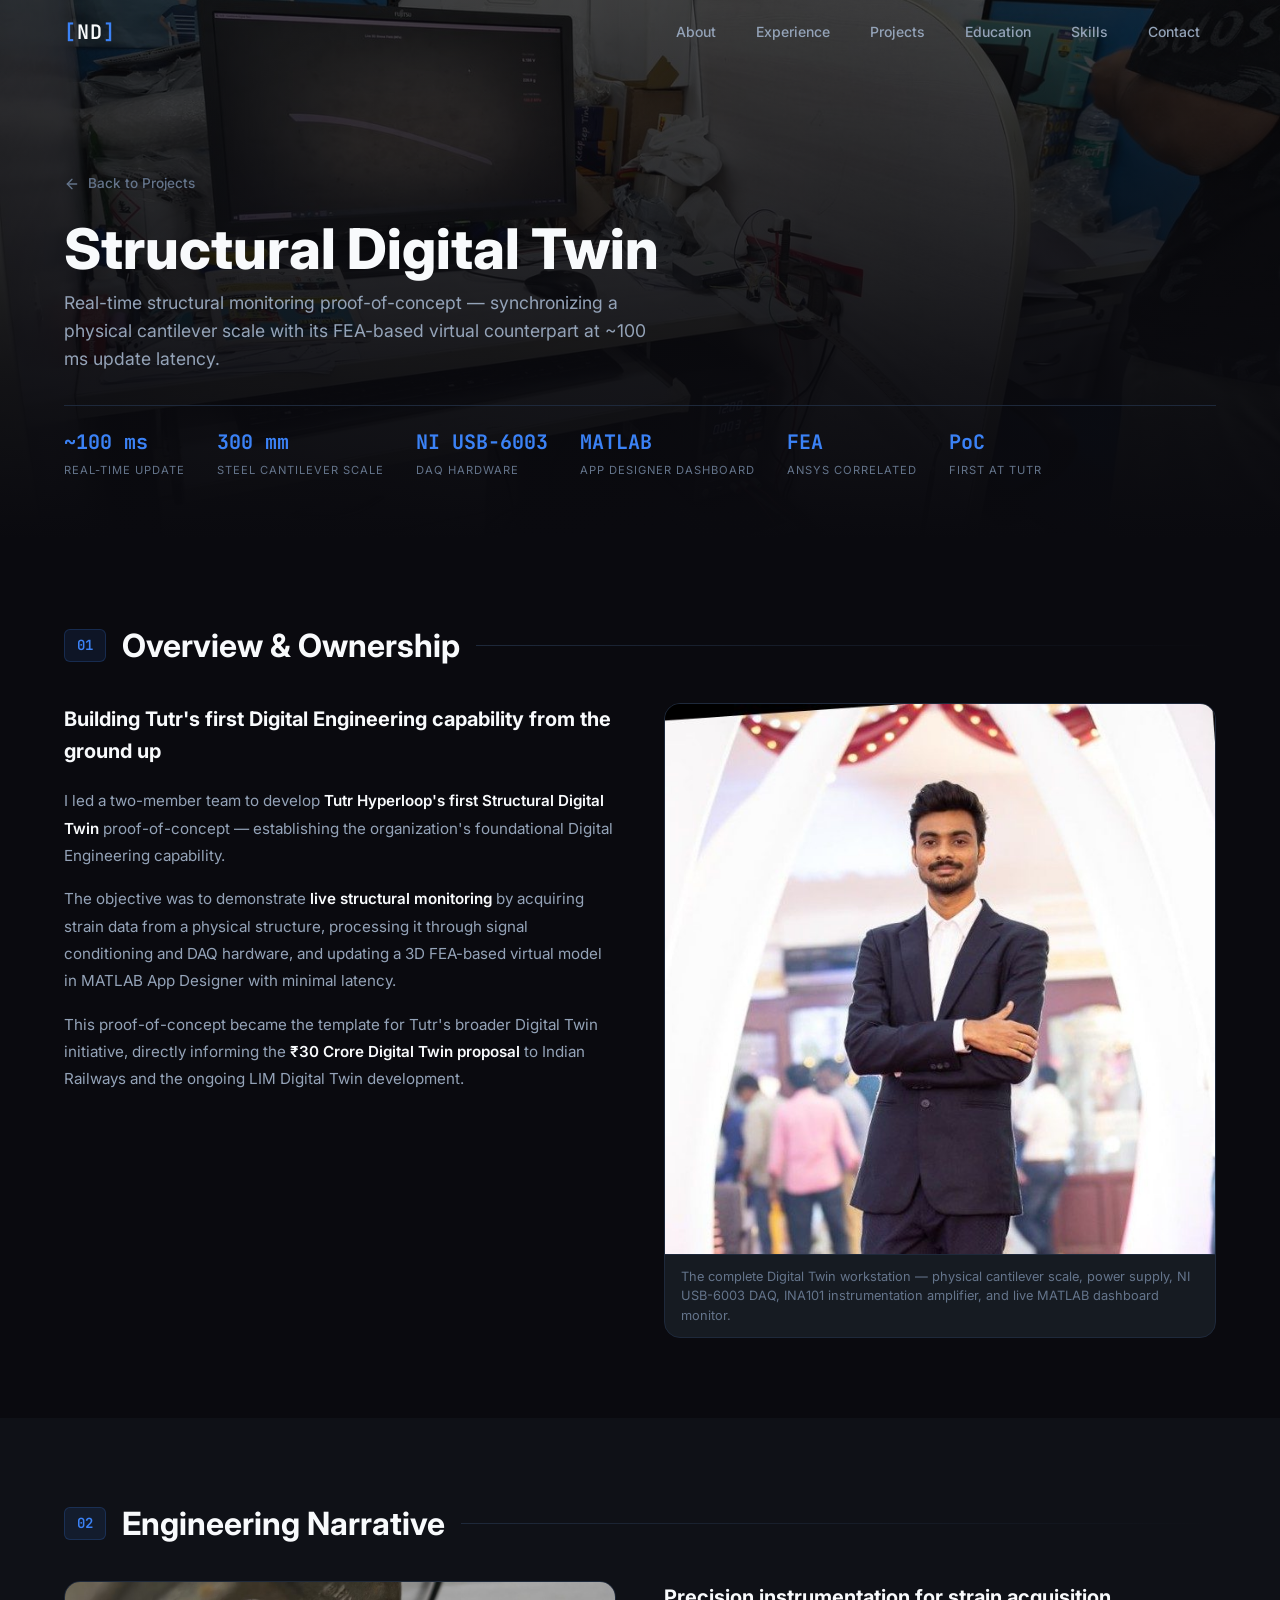
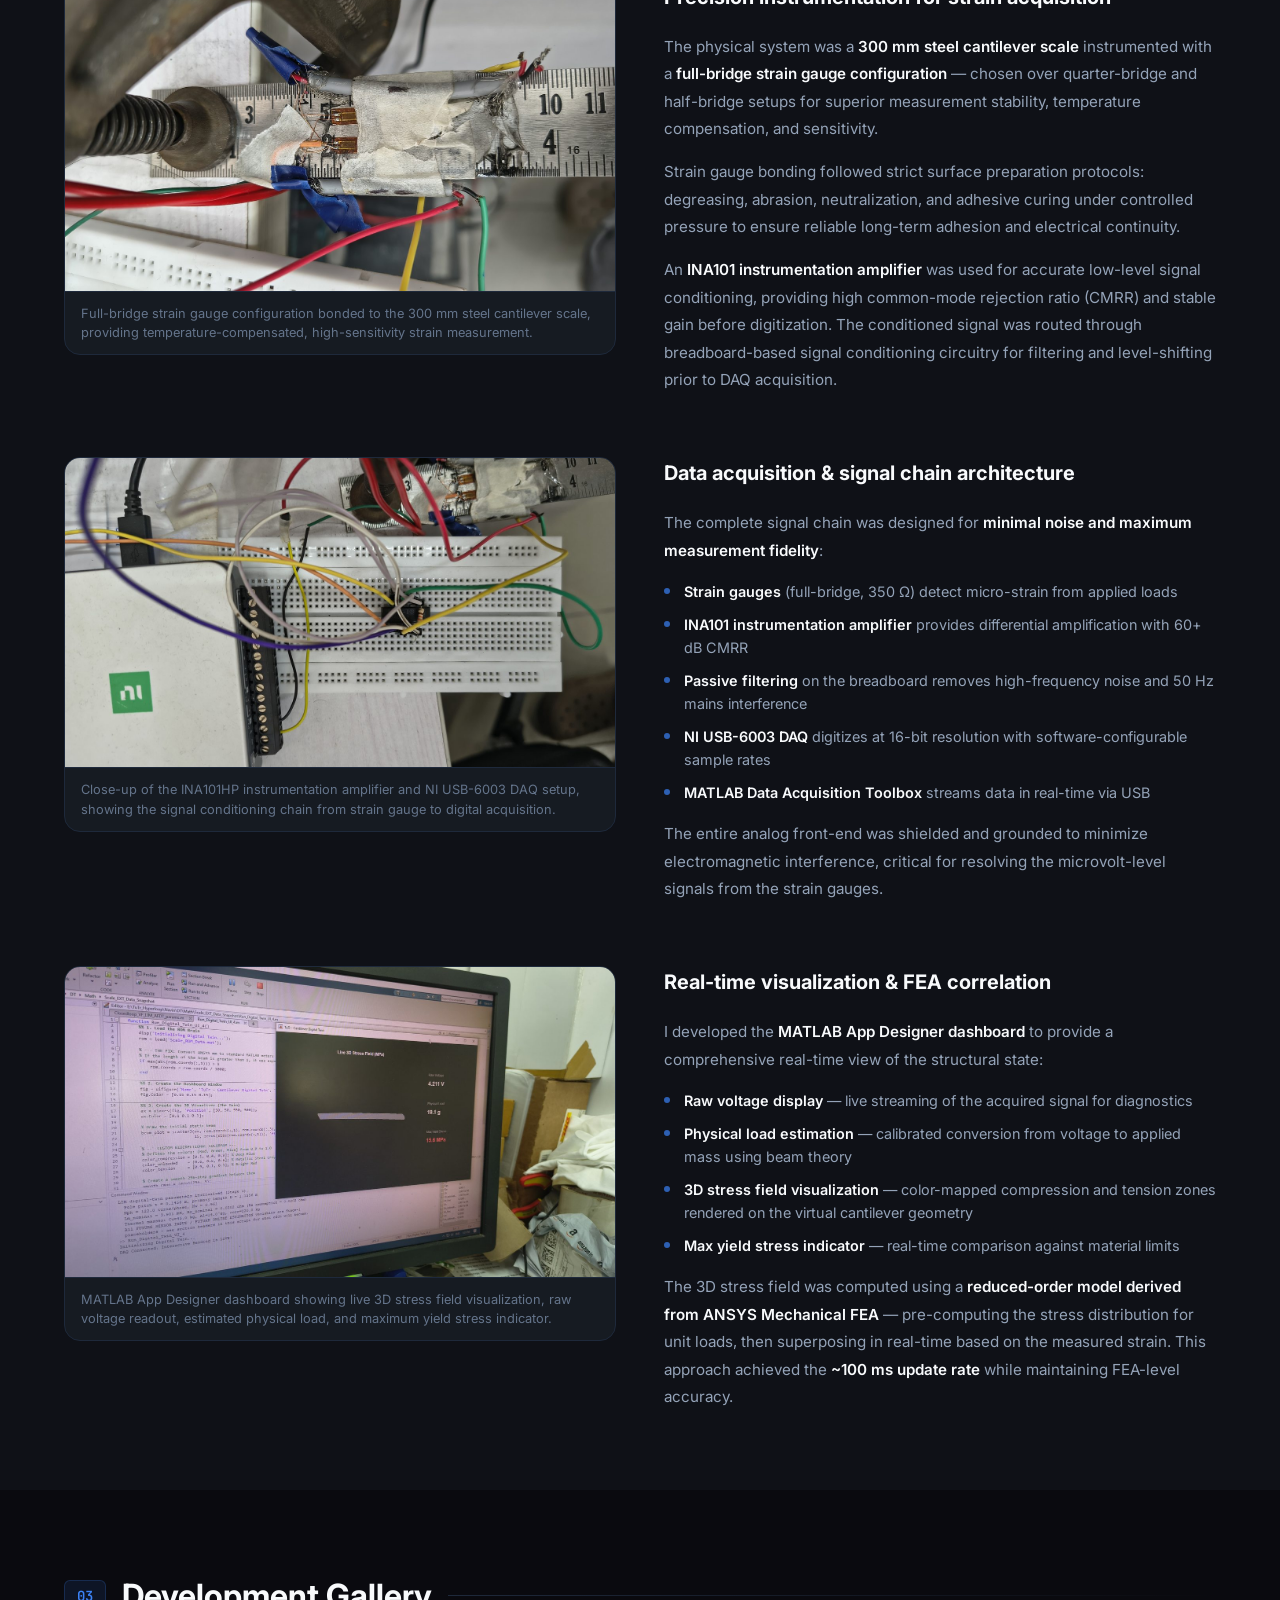
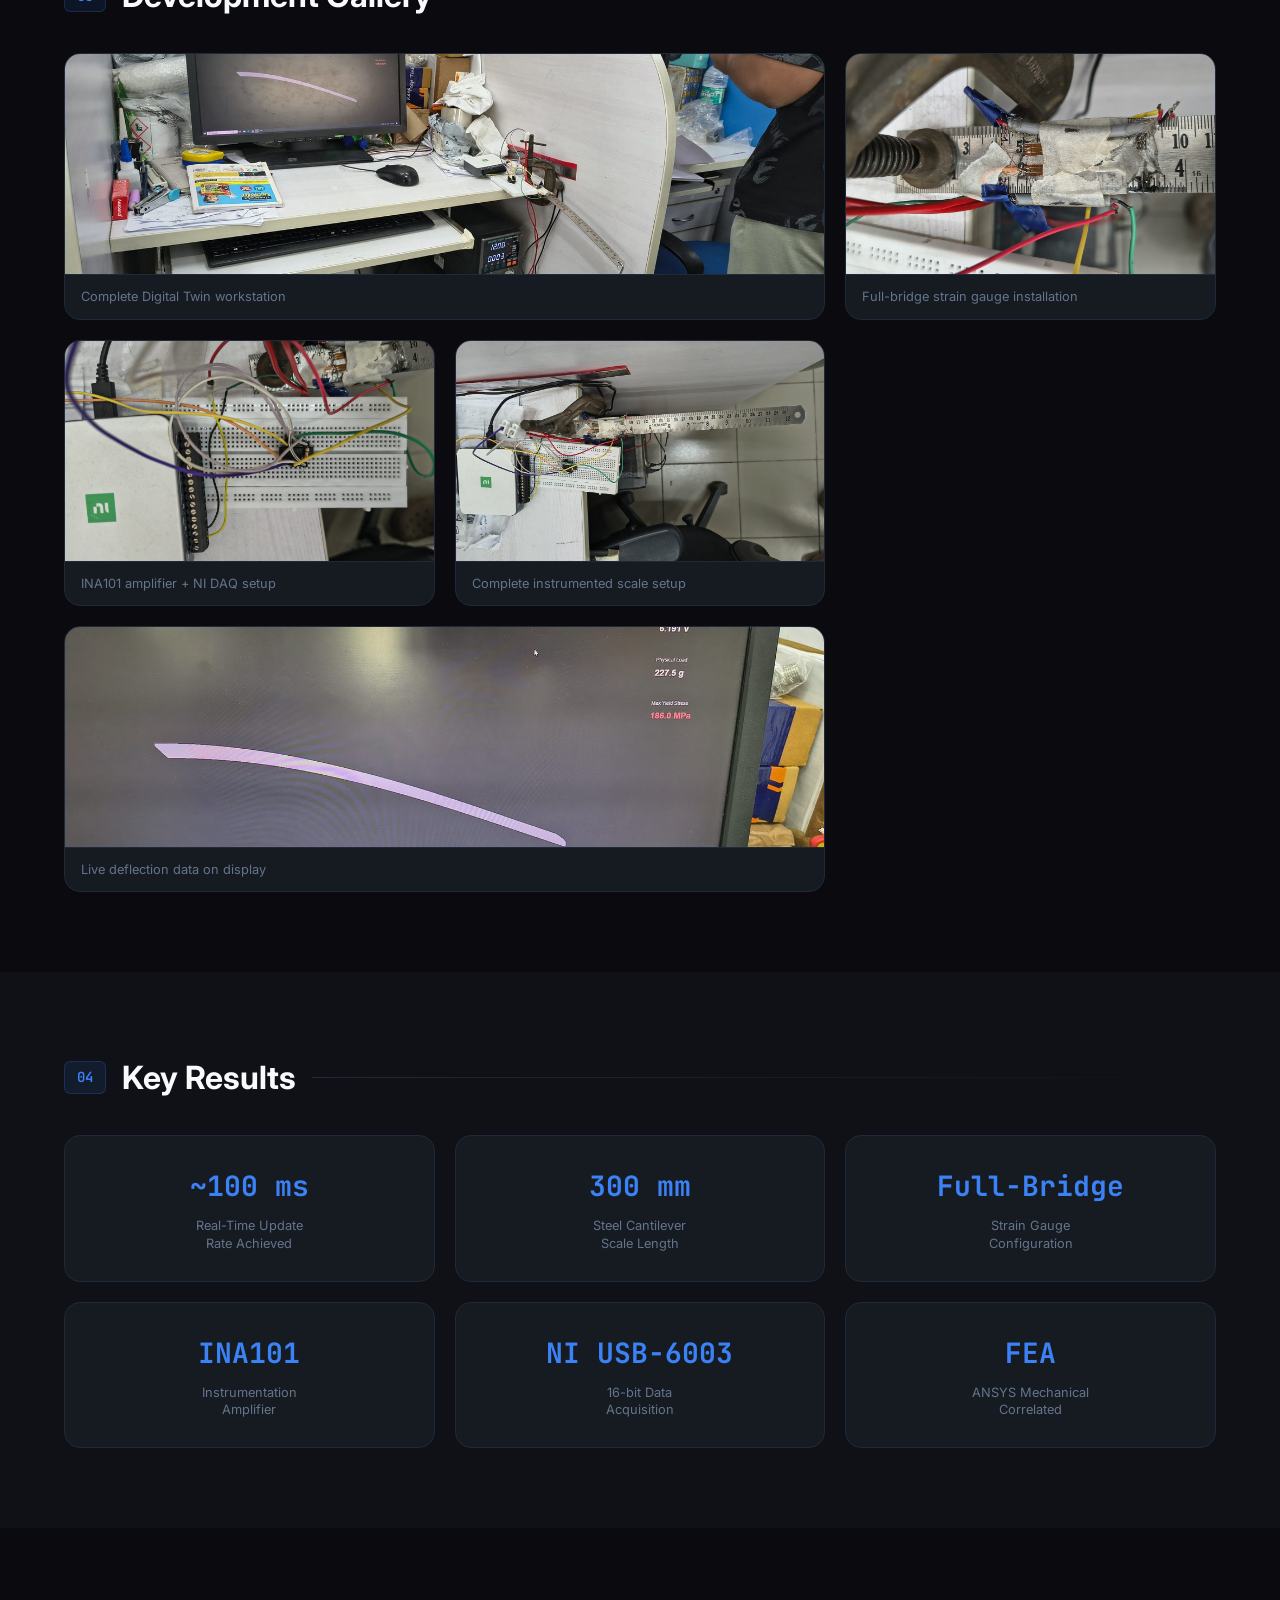
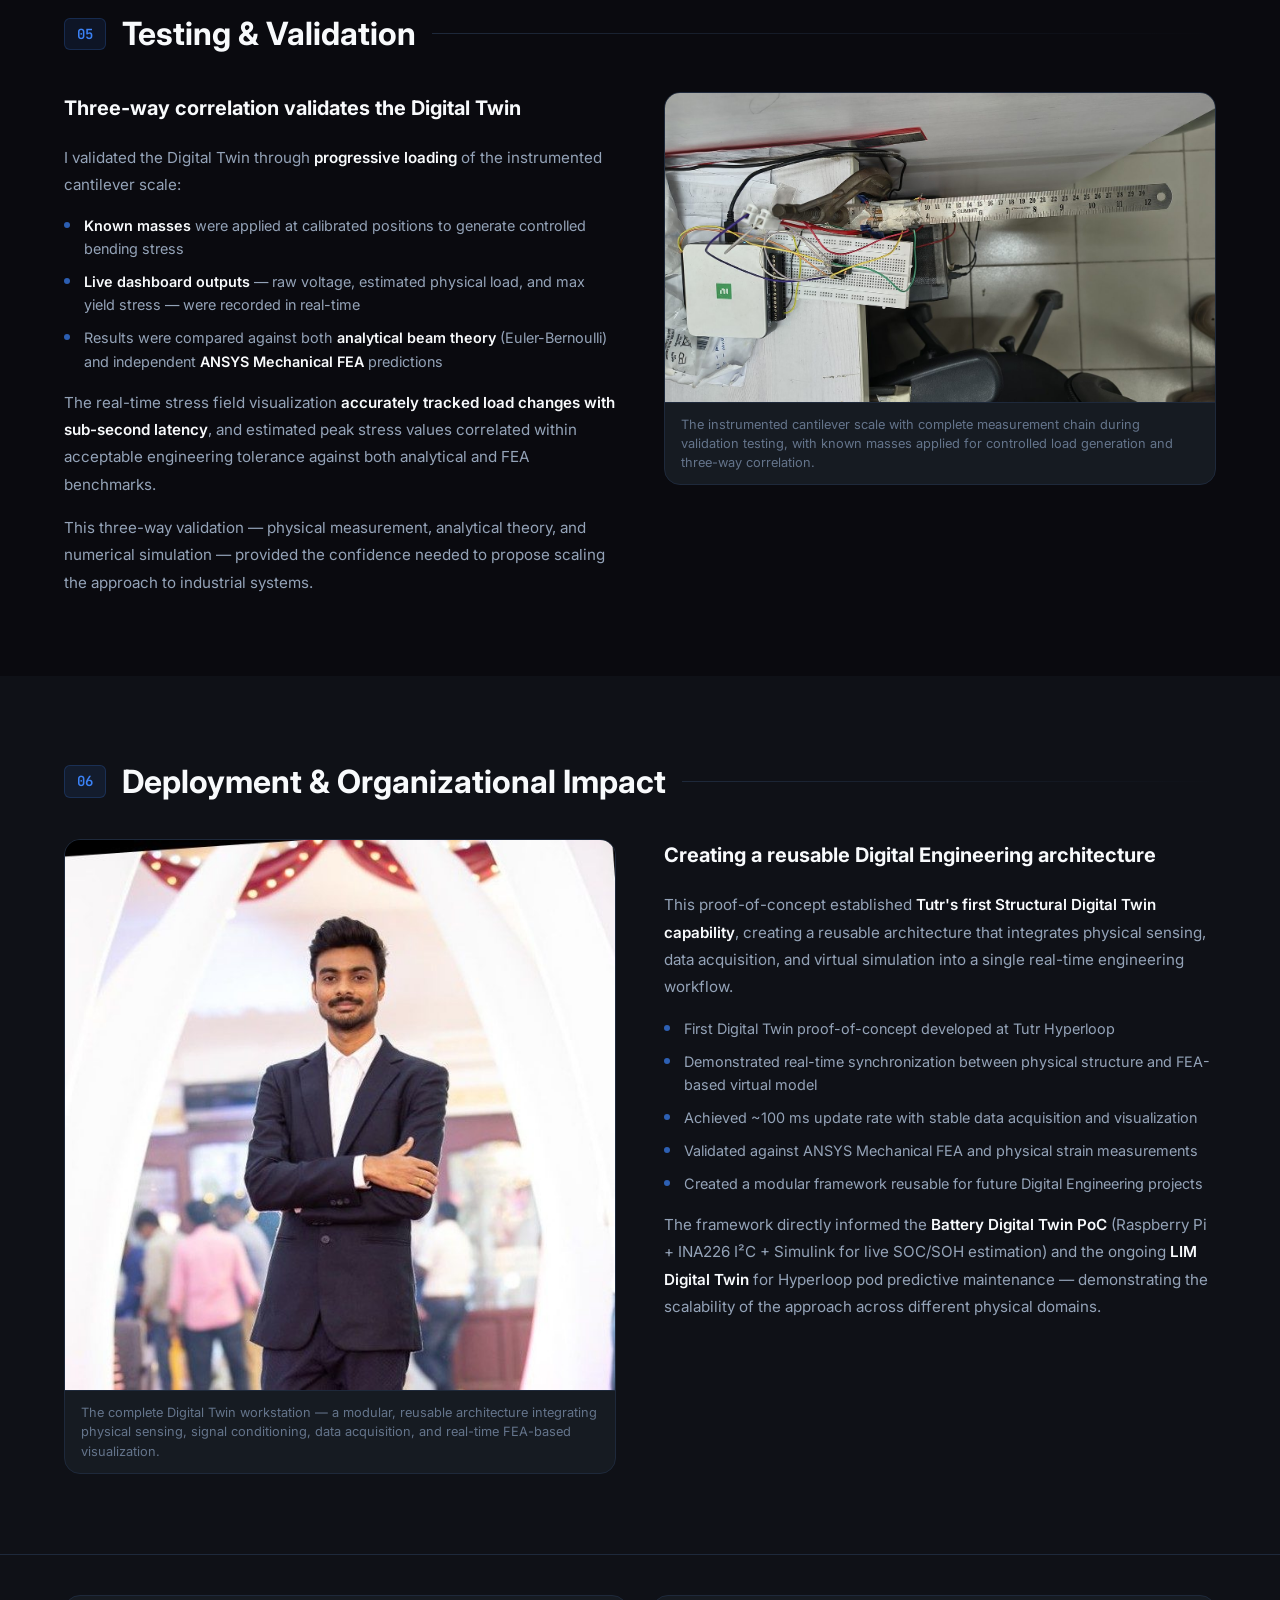
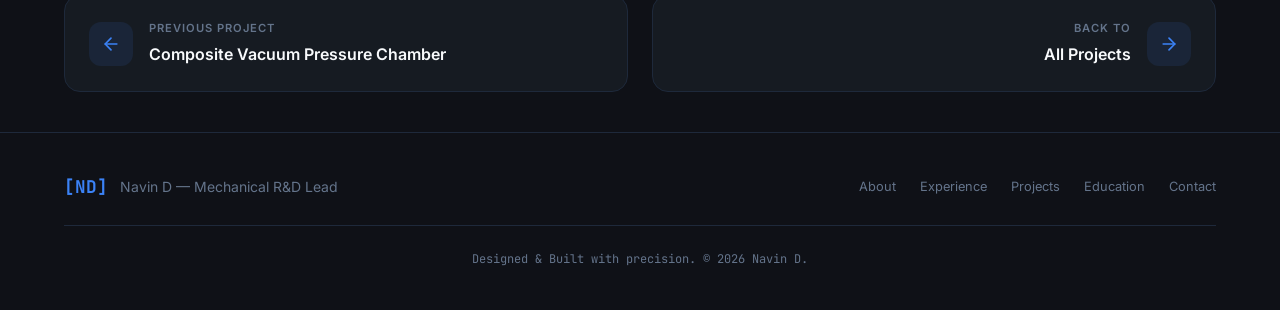
==== project-digitaltwin.html @ 1052d7c4 "Portfolio v1.0 - Complete" ====
<!DOCTYPE html>
<html lang="en">
<head>
    <meta charset="UTF-8">
    <meta name="viewport" content="width=device-width, initial-scale=1.0">
    <title>Structural Digital Twin — Navin D</title>
    <link rel="preconnect" href="https://fonts.googleapis.com">
    <link rel="preconnect" href="https://fonts.gstatic.com" crossorigin>
    <link href="https://fonts.googleapis.com/css2?family=Inter:wght@300;400;500;600;700;800&family=JetBrains+Mono:wght@400;500;600&display=swap" rel="stylesheet">
    <link rel="stylesheet" href="style.css">
    <link rel="icon" type="image/png" href="assets/favicon.png">
    <link rel="apple-touch-icon" href="assets/apple-touch-icon.png">
    <meta name="description" content="Structural Digital Twin — Real-time structural monitoring with ~100ms update rate. NI DAQ + MATLAB + FEA correlation by Navin D.">
    <meta name="author" content="Navin D">
    <meta property="og:title" content="Structural Digital Twin — Navin D">
    <meta property="og:description" content="Real-time Digital Twin with ~100ms update. NI DAQ + MATLAB + FEA.">
    <meta property="og:image" content="assets/images/dt-hero.jpg">
</head>
<body>
    <!-- Navigation -->
    <nav class="navbar scrolled" id="navbar">
        <div class="nav-container">
            <a href="index.html" class="nav-logo">
                <span class="logo-bracket">[</span>ND<span class="logo-bracket">]</span>
            </a>
            <button class="nav-toggle" id="navToggle" aria-label="Toggle navigation">
                <span></span><span></span><span></span>
            </button>
            <ul class="nav-menu" id="navMenu">
                <li><a href="index.html#about" class="nav-link">About</a></li>
                <li><a href="index.html#experience" class="nav-link">Experience</a></li>
                <li><a href="index.html#projects" class="nav-link">Projects</a></li>
                <li><a href="index.html#education" class="nav-link">Education</a></li>
                <li><a href="index.html#skills" class="nav-link">Skills</a></li>
                <li><a href="index.html#contact" class="nav-link">Contact</a></li>
            </ul>
        </div>
    </nav>

    <!-- Project Hero -->
    <section class="project-hero">
        <div class="project-hero-bg">
            <img src="assets/images/dt-hero.jpg" alt="Structural Digital Twin Workstation">
        </div>
        <div class="project-hero-overlay"></div>
        <div class="project-hero-content">
            <a href="index.html#projects" class="project-hero-back">
                <svg width="16" height="16" viewBox="0 0 24 24" fill="none" stroke="currentColor" stroke-width="2" stroke-linecap="round" stroke-linejoin="round"><line x1="19" y1="12" x2="5" y2="12"/><polyline points="12 19 5 12 12 5"/></svg>
                Back to Projects
            </a>
            <h1 class="project-hero-title">Structural Digital Twin</h1>
            <p class="project-hero-subtitle">Real-time structural monitoring proof-of-concept — synchronizing a physical cantilever scale with its FEA-based virtual counterpart at ~100 ms update latency.</p>
            <div class="project-stats-bar">
                <div class="project-stat">
                    <span class="project-stat-value">~100 ms</span>
                    <span class="project-stat-label">Real-Time Update</span>
                </div>
                <div class="project-stat">
                    <span class="project-stat-value">300 mm</span>
                    <span class="project-stat-label">Steel Cantilever Scale</span>
                </div>
                <div class="project-stat">
                    <span class="project-stat-value">NI USB-6003</span>
                    <span class="project-stat-label">DAQ Hardware</span>
                </div>
                <div class="project-stat">
                    <span class="project-stat-value">MATLAB</span>
                    <span class="project-stat-label">App Designer Dashboard</span>
                </div>
                <div class="project-stat">
                    <span class="project-stat-value">FEA</span>
                    <span class="project-stat-label">ANSYS Correlated</span>
                </div>
                <div class="project-stat">
                    <span class="project-stat-value">PoC</span>
                    <span class="project-stat-label">First at Tutr</span>
                </div>
            </div>
        </div>
    </section>

    <!-- Overview -->
    <section class="project-section">
        <div class="container">
            <div class="project-section-header">
                <span class="project-section-number">01</span>
                <h2 class="project-section-title">Overview & Ownership</h2>
                <div class="project-section-line"></div>
            </div>
            <div class="narrative-grid">
                <div class="narrative-text">
                    <h3>Building Tutr's first Digital Engineering capability from the ground up</h3>
                    <p>I led a two-member team to develop <strong>Tutr Hyperloop's first Structural Digital Twin</strong> proof-of-concept — establishing the organization's foundational Digital Engineering capability.</p>
                    <p>The objective was to demonstrate <strong>live structural monitoring</strong> by acquiring strain data from a physical structure, processing it through signal conditioning and DAQ hardware, and updating a 3D FEA-based virtual model in MATLAB App Designer with minimal latency.</p>
                    <p>This proof-of-concept became the template for Tutr's broader Digital Twin initiative, directly informing the <strong>&#8377;30 Crore Digital Twin proposal</strong> to Indian Railways and the ongoing LIM Digital Twin development.</p>
                </div>
                <div class="narrative-image">
                    <img src="assets/images/dt-workstation.jpg" alt="Complete Digital Twin Workstation" loading="lazy">
                    <div class="narrative-caption">The complete Digital Twin workstation — physical cantilever scale, power supply, NI USB-6003 DAQ, INA101 instrumentation amplifier, and live MATLAB dashboard monitor.</div>
                </div>
            </div>
        </div>
    </section>

    <!-- Engineering Narrative -->
    <section class="project-section alt">
        <div class="container">
            <div class="project-section-header">
                <span class="project-section-number">02</span>
                <h2 class="project-section-title">Engineering Narrative</h2>
                <div class="project-section-line"></div>
            </div>

            <!-- Instrumentation -->
            <div class="narrative-grid reverse" style="margin-bottom: 64px;">
                <div class="narrative-text">
                    <h3>Precision instrumentation for strain acquisition</h3>
                    <p>The physical system was a <strong>300 mm steel cantilever scale</strong> instrumented with a <strong>full-bridge strain gauge configuration</strong> — chosen over quarter-bridge and half-bridge setups for superior measurement stability, temperature compensation, and sensitivity.</p>
                    <p>Strain gauge bonding followed strict surface preparation protocols: degreasing, abrasion, neutralization, and adhesive curing under controlled pressure to ensure reliable long-term adhesion and electrical continuity.</p>
                    <p>An <strong>INA101 instrumentation amplifier</strong> was used for accurate low-level signal conditioning, providing high common-mode rejection ratio (CMRR) and stable gain before digitization. The conditioned signal was routed through breadboard-based signal conditioning circuitry for filtering and level-shifting prior to DAQ acquisition.</p>
                </div>
                <div class="narrative-image">
                    <img src="assets/images/dt-strain.jpg" alt="Strain Gauge Close-up" loading="lazy">
                    <div class="narrative-caption">Full-bridge strain gauge configuration bonded to the 300 mm steel cantilever scale, providing temperature-compensated, high-sensitivity strain measurement.</div>
                </div>
            </div>

            <!-- DAQ & Signal Chain -->
            <div class="narrative-grid" style="margin-bottom: 64px;">
                <div class="narrative-image">
                    <img src="assets/images/dt-ina101.jpg" alt="INA101 and DAQ Close-up" loading="lazy">
                    <div class="narrative-caption">Close-up of the INA101HP instrumentation amplifier and NI USB-6003 DAQ setup, showing the signal conditioning chain from strain gauge to digital acquisition.</div>
                </div>
                <div class="narrative-text">
                    <h3>Data acquisition & signal chain architecture</h3>
                    <p>The complete signal chain was designed for <strong>minimal noise and maximum measurement fidelity</strong>:</p>
                    <ul>
                        <li><strong>Strain gauges</strong> (full-bridge, 350 &#937;) detect micro-strain from applied loads</li>
                        <li><strong>INA101 instrumentation amplifier</strong> provides differential amplification with 60+ dB CMRR</li>
                        <li><strong>Passive filtering</strong> on the breadboard removes high-frequency noise and 50 Hz mains interference</li>
                        <li><strong>NI USB-6003 DAQ</strong> digitizes at 16-bit resolution with software-configurable sample rates</li>
                        <li><strong>MATLAB Data Acquisition Toolbox</strong> streams data in real-time via USB</li>
                    </ul>
                    <p>The entire analog front-end was shielded and grounded to minimize electromagnetic interference, critical for resolving the microvolt-level signals from the strain gauges.</p>
                </div>
            </div>

            <!-- Software & Visualization -->
            <div class="narrative-grid reverse">
                <div class="narrative-text">
                    <h3>Real-time visualization & FEA correlation</h3>
                    <p>I developed the <strong>MATLAB App Designer dashboard</strong> to provide a comprehensive real-time view of the structural state:</p>
                    <ul>
                        <li><strong>Raw voltage display</strong> — live streaming of the acquired signal for diagnostics</li>
                        <li><strong>Physical load estimation</strong> — calibrated conversion from voltage to applied mass using beam theory</li>
                        <li><strong>3D stress field visualization</strong> — color-mapped compression and tension zones rendered on the virtual cantilever geometry</li>
                        <li><strong>Max yield stress indicator</strong> — real-time comparison against material limits</li>
                    </ul>
                    <p>The 3D stress field was computed using a <strong>reduced-order model derived from ANSYS Mechanical FEA</strong> — pre-computing the stress distribution for unit loads, then superposing in real-time based on the measured strain. This approach achieved the <strong>~100 ms update rate</strong> while maintaining FEA-level accuracy.</p>
                </div>
                <div class="narrative-image">
                    <img src="assets/images/dt-matlab.jpg" alt="MATLAB Dashboard" loading="lazy">
                    <div class="narrative-caption">MATLAB App Designer dashboard showing live 3D stress field visualization, raw voltage readout, estimated physical load, and maximum yield stress indicator.</div>
                </div>
            </div>
        </div>
    </section>

    <!-- Image Gallery -->
    <section class="project-section">
        <div class="container">
            <div class="project-section-header">
                <span class="project-section-number">03</span>
                <h2 class="project-section-title">Development Gallery</h2>
                <div class="project-section-line"></div>
            </div>
            <div class="image-gallery">
                <div class="gallery-item wide" data-caption="Complete Digital Twin workstation showing the physical cantilever scale, power supply, NI USB-6003 DAQ, signal conditioning breadboard, and live MATLAB monitor displaying real-time structural data.">
                    <img src="assets/images/dt-hero.jpg" alt="Full Workstation" loading="lazy">
                    <div class="gallery-overlay"><div class="gallery-zoom"><svg width="20" height="20" viewBox="0 0 24 24" fill="none" stroke="currentColor" stroke-width="2"><circle cx="11" cy="11" r="8"/><line x1="21" y1="21" x2="16.65" y2="16.65"/><line x1="11" y1="8" x2="11" y2="14"/><line x1="8" y1="11" x2="14" y2="11"/></svg></div></div>
                    <div class="gallery-caption">Complete Digital Twin workstation</div>
                </div>
                <div class="gallery-item" data-caption="Close-up of the full-bridge strain gauge installation on the 300 mm steel cantilever scale, showing precise gauge placement and wiring for temperature-compensated measurement.">
                    <img src="assets/images/dt-strain.jpg" alt="Strain Gauge Installation" loading="lazy">
                    <div class="gallery-overlay"><div class="gallery-zoom"><svg width="20" height="20" viewBox="0 0 24 24" fill="none" stroke="currentColor" stroke-width="2"><circle cx="11" cy="11" r="8"/><line x1="21" y1="21" x2="16.65" y2="16.65"/><line x1="11" y1="8" x2="11" y2="14"/><line x1="8" y1="11" x2="14" y2="11"/></svg></div></div>
                    <div class="gallery-caption">Full-bridge strain gauge installation</div>
                </div>
                <div class="gallery-item" data-caption="INA101HP instrumentation amplifier and NI USB-6003 DAQ with breadboard signal conditioning, showing the complete analog front-end from strain gauge to digital acquisition.">
                    <img src="assets/images/dt-ina101.jpg" alt="INA101 and DAQ" loading="lazy">
                    <div class="gallery-overlay"><div class="gallery-zoom"><svg width="20" height="20" viewBox="0 0 24 24" fill="none" stroke="currentColor" stroke-width="2"><circle cx="11" cy="11" r="8"/><line x1="21" y1="21" x2="16.65" y2="16.65"/><line x1="11" y1="8" x2="11" y2="14"/><line x1="8" y1="11" x2="14" y2="11"/></svg></div></div>
                    <div class="gallery-caption">INA101 amplifier + NI DAQ setup</div>
                </div>
                <div class="gallery-item" data-caption="Instrumented cantilever scale with strain gauges, DAQ hardware, and INA101 amplifier in the complete measurement chain, ready for load application and real-time monitoring.">
                    <img src="assets/images/dt-scale.jpg" alt="Instrumented Scale" loading="lazy">
                    <div class="gallery-overlay"><div class="gallery-zoom"><svg width="20" height="20" viewBox="0 0 24 24" fill="none" stroke="currentColor" stroke-width="2"><circle cx="11" cy="11" r="8"/><line x1="21" y1="21" x2="16.65" y2="16.65"/><line x1="11" y1="8" x2="11" y2="14"/><line x1="8" y1="11" x2="14" y2="11"/></svg></div></div>
                    <div class="gallery-caption">Complete instrumented scale setup</div>
                </div>
                <div class="gallery-item wide" data-caption="Live deflection measurement displayed on the monitor, showing real-time correlation between physical load application and virtual model response in the MATLAB dashboard.">
                    <img src="assets/images/dt-display.jpg" alt="Live Deflection Display" loading="lazy">
                    <div class="gallery-overlay"><div class="gallery-zoom"><svg width="20" height="20" viewBox="0 0 24 24" fill="none" stroke="currentColor" stroke-width="2"><circle cx="11" cy="11" r="8"/><line x1="21" y1="21" x2="16.65" y2="16.65"/><line x1="11" y1="8" x2="11" y2="14"/><line x1="8" y1="11" x2="14" y2="11"/></svg></div></div>
                    <div class="gallery-caption">Live deflection data on display</div>
                </div>
            </div>
        </div>
    </section>

    <!-- Key Results -->
    <section class="project-section alt">
        <div class="container">
            <div class="project-section-header">
                <span class="project-section-number">04</span>
                <h2 class="project-section-title">Key Results</h2>
                <div class="project-section-line"></div>
            </div>
            <div class="stat-grid">
                <div class="stat-card">
                    <div class="stat-card-value">~100 ms</div>
                    <div class="stat-card-label">Real-Time Update<br>Rate Achieved</div>
                </div>
                <div class="stat-card">
                    <div class="stat-card-value">300 mm</div>
                    <div class="stat-card-label">Steel Cantilever<br>Scale Length</div>
                </div>
                <div class="stat-card">
                    <div class="stat-card-value">Full-Bridge</div>
                    <div class="stat-card-label">Strain Gauge<br>Configuration</div>
                </div>
                <div class="stat-card">
                    <div class="stat-card-value">INA101</div>
                    <div class="stat-card-label">Instrumentation<br>Amplifier</div>
                </div>
                <div class="stat-card">
                    <div class="stat-card-value">NI USB-6003</div>
                    <div class="stat-card-label">16-bit Data<br>Acquisition</div>
                </div>
                <div class="stat-card">
                    <div class="stat-card-value">FEA</div>
                    <div class="stat-card-label">ANSYS Mechanical<br>Correlated</div>
                </div>
            </div>
        </div>
    </section>

    <!-- Testing & Validation -->
    <section class="project-section">
        <div class="container">
            <div class="project-section-header">
                <span class="project-section-number">05</span>
                <h2 class="project-section-title">Testing & Validation</h2>
                <div class="project-section-line"></div>
            </div>
            <div class="narrative-grid">
                <div class="narrative-text">
                    <h3>Three-way correlation validates the Digital Twin</h3>
                    <p>I validated the Digital Twin through <strong>progressive loading</strong> of the instrumented cantilever scale:</p>
                    <ul>
                        <li><strong>Known masses</strong> were applied at calibrated positions to generate controlled bending stress</li>
                        <li><strong>Live dashboard outputs</strong> — raw voltage, estimated physical load, and max yield stress — were recorded in real-time</li>
                        <li>Results were compared against both <strong>analytical beam theory</strong> (Euler-Bernoulli) and independent <strong>ANSYS Mechanical FEA</strong> predictions</li>
                    </ul>
                    <p>The real-time stress field visualization <strong>accurately tracked load changes with sub-second latency</strong>, and estimated peak stress values correlated within acceptable engineering tolerance against both analytical and FEA benchmarks.</p>
                    <p>This three-way validation — physical measurement, analytical theory, and numerical simulation — provided the confidence needed to propose scaling the approach to industrial systems.</p>
                </div>
                <div class="narrative-image">
                    <img src="assets/images/dt-scale.jpg" alt="Validation Setup" loading="lazy">
                    <div class="narrative-caption">The instrumented cantilever scale with complete measurement chain during validation testing, with known masses applied for controlled load generation and three-way correlation.</div>
                </div>
            </div>
        </div>
    </section>

    <!-- Deployment & Impact -->
    <section class="project-section alt">
        <div class="container">
            <div class="project-section-header">
                <span class="project-section-number">06</span>
                <h2 class="project-section-title">Deployment & Organizational Impact</h2>
                <div class="project-section-line"></div>
            </div>
            <div class="narrative-grid reverse">
                <div class="narrative-text">
                    <h3>Creating a reusable Digital Engineering architecture</h3>
                    <p>This proof-of-concept established <strong>Tutr's first Structural Digital Twin capability</strong>, creating a reusable architecture that integrates physical sensing, data acquisition, and virtual simulation into a single real-time engineering workflow.</p>
                    <ul>
                        <li>First Digital Twin proof-of-concept developed at Tutr Hyperloop</li>
                        <li>Demonstrated real-time synchronization between physical structure and FEA-based virtual model</li>
                        <li>Achieved ~100 ms update rate with stable data acquisition and visualization</li>
                        <li>Validated against ANSYS Mechanical FEA and physical strain measurements</li>
                        <li>Created a modular framework reusable for future Digital Engineering projects</li>
                    </ul>
                    <p>The framework directly informed the <strong>Battery Digital Twin PoC</strong> (Raspberry Pi + INA226 I&#178;C + Simulink for live SOC/SOH estimation) and the ongoing <strong>LIM Digital Twin</strong> for Hyperloop pod predictive maintenance — demonstrating the scalability of the approach across different physical domains.</p>
                </div>
                <div class="narrative-image">
                    <img src="assets/images/dt-workstation.jpg" alt="Full Workstation Overview" loading="lazy">
                    <div class="narrative-caption">The complete Digital Twin workstation — a modular, reusable architecture integrating physical sensing, signal conditioning, data acquisition, and real-time FEA-based visualization.</div>
                </div>
            </div>
        </div>
    </section>

    <!-- Project Navigation -->
    <section class="project-nav">
        <div class="container">
            <div class="project-nav-grid">
                <a href="project-vacuum.html" class="project-nav-card">
                    <div class="project-nav-icon">
                        <svg width="20" height="20" viewBox="0 0 24 24" fill="none" stroke="currentColor" stroke-width="2" stroke-linecap="round" stroke-linejoin="round"><line x1="19" y1="12" x2="5" y2="12"/><polyline points="12 19 5 12 12 5"/></svg>
                    </div>
                    <div>
                        <div class="project-nav-label">Previous Project</div>
                        <div class="project-nav-title">Composite Vacuum Pressure Chamber</div>
                    </div>
                </a>
                <a href="index.html#projects" class="project-nav-card next">
                    <div class="project-nav-icon">
                        <svg width="20" height="20" viewBox="0 0 24 24" fill="none" stroke="currentColor" stroke-width="2" stroke-linecap="round" stroke-linejoin="round"><line x1="5" y1="12" x2="19" y2="12"/><polyline points="12 5 19 12 12 19"/></svg>
                    </div>
                    <div>
                        <div class="project-nav-label">Back to</div>
                        <div class="project-nav-title">All Projects</div>
                    </div>
                </a>
            </div>
        </div>
    </section>

    <!-- Footer -->
    <footer class="footer">
        <div class="container">
            <div class="footer-content">
                <div class="footer-brand">
                    <span class="footer-logo">[ND]</span>
                    <p>Navin D — Mechanical R&D Lead</p>
                </div>
                <div class="footer-links">
                    <a href="index.html#about">About</a>
                    <a href="index.html#experience">Experience</a>
                    <a href="index.html#projects">Projects</a>
                    <a href="index.html#education">Education</a>
                    <a href="index.html#contact">Contact</a>
                </div>
            </div>
            <div class="footer-bottom">
                <p>Designed & Built with precision. &copy; 2026 Navin D.</p>
            </div>
        </div>
    </footer>

    <!-- Lightbox -->
    <div class="lightbox" id="lightbox">
        <button class="lightbox-close" id="lightboxClose" aria-label="Close lightbox">
            <svg width="24" height="24" viewBox="0 0 24 24" fill="none" stroke="currentColor" stroke-width="2" stroke-linecap="round" stroke-linejoin="round"><line x1="18" y1="6" x2="6" y2="18"/><line x1="6" y1="6" x2="18" y2="18"/></svg>
        </button>
        <div class="lightbox-content">
            <img src="" alt="" id="lightboxImage">
            <div class="lightbox-caption" id="lightboxCaption"></div>
        </div>
    </div>

    <script src="script.js"></script>
</body>
</html>
---- style.css ----
/* ============================================
   NAVIN D — PORTFOLIO STYLES
   Dark Engineering Aesthetic
   ============================================ */

/* CSS Variables */
:root {
    --bg-primary: #0a0a0f;
    --bg-secondary: #0f1117;
    --bg-card: #161b22;
    --bg-card-hover: #1c2129;
    --bg-elevated: #1e2430;
    --accent-primary: #3b82f6;
    --accent-secondary: #22d3ee;
    --accent-glow: rgba(59, 130, 246, 0.15);
    --accent-glow-strong: rgba(59, 130, 246, 0.3);
    --text-primary: #f8fafc;
    --text-secondary: #94a3b8;
    --text-muted: #64748b;
    --border: #1e293b;
    --border-light: #334155;
    --success: #22c55e;
    --font-body: 'Inter', system-ui, -apple-system, sans-serif;
    --font-mono: 'JetBrains Mono', 'Fira Code', monospace;
    --transition-fast: 0.2s ease;
    --transition-medium: 0.3s ease;
    --transition-slow: 0.5s ease;
    --radius-sm: 6px;
    --radius-md: 12px;
    --radius-lg: 16px;
    --shadow-sm: 0 1px 2px rgba(0,0,0,0.3);
    --shadow-md: 0 4px 12px rgba(0,0,0,0.4);
    --shadow-lg: 0 8px 30px rgba(0,0,0,0.5);
    --shadow-glow: 0 0 40px var(--accent-glow);
}

/* Reset & Base */
*, *::before, *::after {
    margin: 0;
    padding: 0;
    box-sizing: border-box;
}

html {
    scroll-behavior: smooth;
    font-size: 16px;
}

body {
    font-family: var(--font-body);
    background: var(--bg-primary);
    color: var(--text-primary);
    line-height: 1.6;
    overflow-x: hidden;
    -webkit-font-smoothing: antialiased;
    -moz-osx-font-smoothing: grayscale;
}

::selection {
    background: var(--accent-primary);
    color: var(--bg-primary);
}

::-webkit-scrollbar {
    width: 8px;
}

::-webkit-scrollbar-track {
    background: var(--bg-primary);
}

::-webkit-scrollbar-thumb {
    background: var(--border-light);
    border-radius: 4px;
}

::-webkit-scrollbar-thumb:hover {
    background: var(--accent-primary);
}

/* Container */
.container {
    max-width: 1200px;
    margin: 0 auto;
    padding: 0 24px;
}

/* ============================================
   NAVIGATION
   ============================================ */
.navbar {
    position: fixed;
    top: 0;
    left: 0;
    right: 0;
    z-index: 1000;
    padding: 16px 0;
    transition: all var(--transition-medium);
    background: transparent;
}

.navbar.scrolled {
    background: rgba(10, 10, 15, 0.85);
    backdrop-filter: blur(20px);
    -webkit-backdrop-filter: blur(20px);
    border-bottom: 1px solid var(--border);
    padding: 12px 0;
}

.nav-container {
    max-width: 1200px;
    margin: 0 auto;
    padding: 0 24px;
    display: flex;
    align-items: center;
    justify-content: space-between;
}

.nav-logo {
    font-family: var(--font-mono);
    font-size: 1.25rem;
    font-weight: 600;
    color: var(--text-primary);
    text-decoration: none;
    letter-spacing: 1px;
}

.logo-bracket {
    color: var(--accent-primary);
}

.nav-menu {
    display: flex;
    list-style: none;
    gap: 8px;
}

.nav-link {
    color: var(--text-secondary);
    text-decoration: none;
    font-size: 0.875rem;
    font-weight: 500;
    padding: 8px 16px;
    border-radius: var(--radius-sm);
    transition: all var(--transition-fast);
    position: relative;
}

.nav-link:hover {
    color: var(--text-primary);
    background: var(--bg-card);
}

.nav-link::after {
    content: '';
    position: absolute;
    bottom: 4px;
    left: 16px;
    right: 16px;
    height: 2px;
    background: var(--accent-primary);
    transform: scaleX(0);
    transition: transform var(--transition-fast);
    border-radius: 1px;
}

.nav-link:hover::after {
    transform: scaleX(1);
}

.nav-toggle {
    display: none;
    flex-direction: column;
    gap: 5px;
    background: none;
    border: none;
    cursor: pointer;
    padding: 4px;
}

.nav-toggle span {
    display: block;
    width: 24px;
    height: 2px;
    background: var(--text-primary);
    border-radius: 1px;
    transition: all var(--transition-fast);
}

/* ============================================
   HERO SECTION
   ============================================ */
.hero {
    position: relative;
    min-height: 100vh;
    display: flex;
    align-items: center;
    justify-content: center;
    padding: 120px 24px 80px;
    overflow: hidden;
}

.hero-bg {
    position: absolute;
    inset: 0;
    z-index: 0;
}

.hero-grid {
    position: absolute;
    inset: 0;
    background-image: 
        linear-gradient(rgba(59, 130, 246, 0.03) 1px, transparent 1px),
        linear-gradient(90deg, rgba(59, 130, 246, 0.03) 1px, transparent 1px);
    background-size: 60px 60px;
    mask-image: radial-gradient(ellipse at center, black 30%, transparent 70%);
    -webkit-mask-image: radial-gradient(ellipse at center, black 30%, transparent 70%);
}

.hero-glow {
    position: absolute;
    border-radius: 50%;
    filter: blur(120px);
    opacity: 0.4;
}

.hero-glow-1 {
    width: 500px;
    height: 500px;
    background: var(--accent-primary);
    top: -10%;
    right: -5%;
}

.hero-glow-2 {
    width: 400px;
    height: 400px;
    background: var(--accent-secondary);
    bottom: -10%;
    left: -5%;
    opacity: 0.2;
}

.hero-content {
    position: relative;
    z-index: 1;
    max-width: 1200px;
    width: 100%;
    display: grid;
    grid-template-columns: 1.2fr 1fr;
    gap: 60px;
    align-items: center;
}

/* Hero Text */
.hero-label {
    display: flex;
    align-items: center;
    gap: 12px;
    margin-bottom: 20px;
}

.label-line {
    width: 40px;
    height: 2px;
    background: var(--accent-primary);
    border-radius: 1px;
}

.label-text {
    font-family: var(--font-mono);
    font-size: 0.8rem;
    font-weight: 500;
    color: var(--accent-secondary);
    text-transform: uppercase;
    letter-spacing: 2px;
}

.hero-name {
    font-size: clamp(3rem, 8vw, 5.5rem);
    font-weight: 800;
    line-height: 1.05;
    margin-bottom: 16px;
    letter-spacing: -2px;
}

.name-first {
    display: block;
    color: var(--text-primary);
}

.name-last {
    display: block;
    background: linear-gradient(135deg, var(--accent-primary), var(--accent-secondary));
    -webkit-background-clip: text;
    -webkit-text-fill-color: transparent;
    background-clip: text;
}

.hero-headline {
    font-size: clamp(1.1rem, 2.5vw, 1.5rem);
    font-weight: 600;
    color: var(--text-primary);
    margin-bottom: 16px;
    line-height: 1.4;
}

.hero-subtitle {
    font-size: 1rem;
    color: var(--text-secondary);
    max-width: 540px;
    margin-bottom: 32px;
    line-height: 1.7;
}

/* CTAs */
.hero-ctas {
    display: flex;
    flex-wrap: wrap;
    gap: 12px;
    margin-bottom: 40px;
}

.btn {
    display: inline-flex;
    align-items: center;
    gap: 8px;
    padding: 12px 24px;
    border-radius: var(--radius-md);
    font-size: 0.9rem;
    font-weight: 600;
    text-decoration: none;
    transition: all var(--transition-fast);
    cursor: pointer;
    border: none;
    font-family: var(--font-body);
}

.btn-primary {
    background: linear-gradient(135deg, var(--accent-primary), #2563eb);
    color: white;
    box-shadow: 0 4px 15px rgba(59, 130, 246, 0.3);
}

.btn-primary:hover {
    transform: translateY(-2px);
    box-shadow: 0 6px 25px rgba(59, 130, 246, 0.4);
}

.btn-secondary {
    background: var(--bg-card);
    color: var(--text-primary);
    border: 1px solid var(--border);
}

.btn-secondary:hover {
    background: var(--bg-card-hover);
    border-color: var(--border-light);
    transform: translateY(-2px);
}

.btn-ghost {
    background: transparent;
    color: var(--text-secondary);
    border: 1px solid var(--border);
}

.btn-ghost:hover {
    color: var(--text-primary);
    border-color: var(--accent-primary);
    background: rgba(59, 130, 246, 0.05);
}

/* Hero Stats */
.hero-stats {
    display: grid;
    grid-template-columns: repeat(2, 1fr);
    gap: 20px;
    max-width: 400px;
}

.stat {
    display: flex;
    flex-direction: column;
    gap: 4px;
}

.stat-value {
    font-family: var(--font-mono);
    font-size: 1.5rem;
    font-weight: 700;
    color: var(--accent-primary);
}

.stat-label {
    font-size: 0.75rem;
    color: var(--text-muted);
    text-transform: uppercase;
    letter-spacing: 1px;
}

/* Hero Visual */
.hero-visual {
    display: flex;
    flex-direction: column;
    align-items: center;
    gap: 24px;
}

.profile-frame {
    position: relative;
    width: 280px;
    height: 280px;
}

.profile-ring {
    position: absolute;
    inset: -8px;
    border-radius: 50%;
    background: conic-gradient(from 0deg, var(--accent-primary), var(--accent-secondary), var(--accent-primary));
    opacity: 0.6;
    animation: rotate 8s linear infinite;
}

@keyframes rotate {
    to { transform: rotate(360deg); }
}

.profile-img {
    position: relative;
    width: 100%;
    height: 100%;
    object-fit: cover;
    border-radius: 50%;
    border: 4px solid var(--bg-primary);
    z-index: 1;
}

.profile-accent {
    position: absolute;
    inset: -20px;
    border-radius: 50%;
    border: 1px solid var(--border);
    opacity: 0.3;
}

.profile-accent::before {
    content: '';
    position: absolute;
    inset: -15px;
    border-radius: 50%;
    border: 1px dashed var(--border-light);
    opacity: 0.2;
}

.hero-badges {
    display: flex;
    gap: 12px;
}

.badge {
    display: flex;
    align-items: center;
    gap: 8px;
    padding: 8px 16px;
    background: var(--bg-card);
    border: 1px solid var(--border);
    border-radius: 100px;
    font-size: 0.8rem;
    color: var(--text-secondary);
}

.badge-dot {
    width: 8px;
    height: 8px;
    background: var(--success);
    border-radius: 50%;
    animation: pulse 2s ease-in-out infinite;
}

@keyframes pulse {
    0%, 100% { opacity: 1; }
    50% { opacity: 0.4; }
}

/* Scroll Indicator */
.scroll-indicator {
    position: absolute;
    bottom: 30px;
    left: 50%;
    transform: translateX(-50%);
    display: flex;
    flex-direction: column;
    align-items: center;
    gap: 8px;
    color: var(--text-muted);
    font-size: 0.75rem;
    letter-spacing: 1px;
    text-transform: uppercase;
    animation: bounce 2s ease-in-out infinite;
}

.scroll-mouse {
    width: 22px;
    height: 36px;
    border: 2px solid var(--border-light);
    border-radius: 12px;
    display: flex;
    justify-content: center;
    padding-top: 6px;
}

.scroll-wheel {
    width: 4px;
    height: 8px;
    background: var(--accent-primary);
    border-radius: 2px;
    animation: scroll-wheel 2s ease-in-out infinite;
}

@keyframes scroll-wheel {
    0%, 100% { transform: translateY(0); opacity: 1; }
    50% { transform: translateY(8px); opacity: 0.3; }
}

@keyframes bounce {
    0%, 100% { transform: translateX(-50%) translateY(0); }
    50% { transform: translateX(-50%) translateY(8px); }
}

/* ============================================
   SECTIONS BASE
   ============================================ */
.section {
    padding: 100px 0;
    position: relative;
}

.section-header {
    display: flex;
    align-items: center;
    gap: 16px;
    margin-bottom: 48px;
}

.section-tag {
    font-family: var(--font-mono);
    font-size: 0.875rem;
    font-weight: 600;
    color: var(--accent-primary);
    padding: 4px 12px;
    background: rgba(59, 130, 246, 0.1);
    border: 1px solid rgba(59, 130, 246, 0.2);
    border-radius: var(--radius-sm);
}

.section-title {
    font-size: clamp(1.75rem, 4vw, 2.5rem);
    font-weight: 700;
    color: var(--text-primary);
}

.section-line {
    flex: 1;
    height: 1px;
    background: linear-gradient(90deg, var(--border), transparent);
    margin-left: 8px;
}

/* ============================================
   ABOUT SECTION
   ============================================ */
.about {
    background: var(--bg-secondary);
}

.about-content {
    display: grid;
    grid-template-columns: 1fr 1fr;
    gap: 60px;
    align-items: start;
}

.about-text {
    display: flex;
    flex-direction: column;
    gap: 20px;
}

.about-lead {
    font-size: 1.15rem;
    font-weight: 500;
    color: var(--text-primary);
    line-height: 1.6;
}

.about-text p {
    color: var(--text-secondary);
    line-height: 1.8;
}

.about-text strong {
    color: var(--text-primary);
    font-weight: 600;
}

.about-highlights {
    display: grid;
    grid-template-columns: 1fr 1fr;
    gap: 20px;
}

.highlight-card {
    background: var(--bg-card);
    border: 1px solid var(--border);
    border-radius: var(--radius-lg);
    padding: 24px;
    transition: all var(--transition-medium);
}

.highlight-card:hover {
    background: var(--bg-card-hover);
    border-color: var(--border-light);
    transform: translateY(-4px);
    box-shadow: var(--shadow-md);
}

.highlight-icon {
    width: 44px;
    height: 44px;
    display: flex;
    align-items: center;
    justify-content: center;
    background: rgba(59, 130, 246, 0.1);
    border-radius: var(--radius-md);
    color: var(--accent-primary);
    margin-bottom: 16px;
}

.highlight-card h4 {
    font-size: 0.95rem;
    font-weight: 600;
    color: var(--text-primary);
    margin-bottom: 8px;
}

.highlight-card p {
    font-size: 0.8rem;
    color: var(--text-muted);
    line-height: 1.6;
}

/* ============================================
   EXPERIENCE TIMELINE
   ============================================ */
.experience {
    background: var(--bg-primary);
}

.experience-timeline {
    position: relative;
    max-width: 900px;
    margin: 0 auto;
}

.timeline-line {
    position: absolute;
    left: 24px;
    top: 0;
    bottom: 0;
    width: 2px;
    background: linear-gradient(180deg, var(--accent-primary), var(--accent-secondary), transparent);
    border-radius: 1px;
}

.timeline-item {
    position: relative;
    padding-left: 72px;
    padding-bottom: 48px;
    opacity: 0;
    transform: translateY(30px);
    transition: all 0.6s ease;
}

.timeline-item.visible {
    opacity: 1;
    transform: translateY(0);
}

.timeline-item:last-child {
    padding-bottom: 0;
}

.timeline-marker {
    position: absolute;
    left: 12px;
    top: 4px;
    width: 24px;
    height: 24px;
    display: flex;
    align-items: center;
    justify-content: center;
}

.timeline-dot {
    width: 12px;
    height: 12px;
    background: var(--accent-primary);
    border-radius: 50%;
    z-index: 2;
    box-shadow: 0 0 12px var(--accent-glow-strong);
}

.timeline-ring {
    position: absolute;
    width: 24px;
    height: 24px;
    border: 2px solid var(--accent-primary);
    border-radius: 50%;
    opacity: 0.3;
    animation: pulse-ring 2s ease-in-out infinite;
}

@keyframes pulse-ring {
    0%, 100% { transform: scale(1); opacity: 0.3; }
    50% { transform: scale(1.3); opacity: 0.1; }
}

.timeline-card {
    background: var(--bg-card);
    border: 1px solid var(--border);
    border-radius: var(--radius-lg);
    padding: 28px;
    transition: all var(--transition-medium);
}

.timeline-card:hover {
    border-color: var(--border-light);
    box-shadow: var(--shadow-md);
}

.timeline-header {
    margin-bottom: 20px;
}

.timeline-role {
    display: flex;
    align-items: center;
    gap: 12px;
    margin-bottom: 8px;
    flex-wrap: wrap;
}

.timeline-role h3 {
    font-size: 1.25rem;
    font-weight: 700;
    color: var(--text-primary);
}

.timeline-badge {
    font-size: 0.7rem;
    font-weight: 600;
    padding: 4px 10px;
    border-radius: 100px;
    text-transform: uppercase;
    letter-spacing: 0.5px;
}

.timeline-badge.current {
    background: rgba(34, 197, 94, 0.15);
    color: var(--success);
    border: 1px solid rgba(34, 197, 94, 0.3);
}

.timeline-badge.promoted {
    background: rgba(59, 130, 246, 0.15);
    color: var(--accent-primary);
    border: 1px solid rgba(59, 130, 246, 0.3);
}

.timeline-meta {
    display: flex;
    flex-wrap: wrap;
    gap: 12px;
    font-size: 0.85rem;
    color: var(--text-muted);
}

.timeline-company {
    color: var(--text-secondary);
    font-weight: 500;
}

.timeline-location::before,
.timeline-date::before {
    content: '·';
    margin-right: 12px;
    color: var(--border-light);
}

.timeline-bullets {
    list-style: none;
    display: flex;
    flex-direction: column;
    gap: 12px;
    margin-bottom: 20px;
}

.timeline-bullets li {
    position: relative;
    padding-left: 20px;
    color: var(--text-secondary);
    font-size: 0.9rem;
    line-height: 1.7;
}

.timeline-bullets li::before {
    content: '';
    position: absolute;
    left: 0;
    top: 10px;
    width: 6px;
    height: 6px;
    background: var(--accent-primary);
    border-radius: 50%;
    opacity: 0.7;
}

.timeline-bullets li strong {
    color: var(--text-primary);
    font-weight: 600;
}

.timeline-tags {
    display: flex;
    flex-wrap: wrap;
    gap: 8px;
}

.tag {
    font-size: 0.75rem;
    font-weight: 500;
    color: var(--text-secondary);
    background: var(--bg-secondary);
    border: 1px solid var(--border);
    padding: 4px 12px;
    border-radius: 100px;
    transition: all var(--transition-fast);
}

.tag:hover {
    border-color: var(--accent-primary);
    color: var(--accent-primary);
    background: rgba(59, 130, 246, 0.08);
}

/* ============================================
   PROJECTS SECTION
   ============================================ */
.projects {
    background: var(--bg-secondary);
}

.projects-intro {
    font-size: 1.05rem;
    color: var(--text-secondary);
    max-width: 600px;
    margin-bottom: 48px;
    line-height: 1.7;
}

.projects-grid {
    display: grid;
    grid-template-columns: repeat(3, 1fr);
    gap: 24px;
}

.project-card {
    background: var(--bg-card);
    border: 1px solid var(--border);
    border-radius: var(--radius-lg);
    overflow: hidden;
    transition: all var(--transition-medium);
    cursor: pointer;
}

.project-card:hover {
    transform: translateY(-8px);
    border-color: var(--border-light);
    box-shadow: var(--shadow-lg), var(--shadow-glow);
}

.project-image {
    position: relative;
    aspect-ratio: 16/10;
    overflow: hidden;
    background: var(--bg-elevated);
}

.project-image img {
    width: 100%;
    height: 100%;
    object-fit: cover;
    transition: transform var(--transition-slow);
}

.project-card:hover .project-image img {
    transform: scale(1.05);
}

.project-overlay {
    position: absolute;
    inset: 0;
    background: rgba(10, 10, 15, 0.7);
    display: flex;
    align-items: center;
    justify-content: center;
    opacity: 0;
    transition: opacity var(--transition-medium);
}

.project-card:hover .project-overlay {
    opacity: 1;
}

.project-cta {
    font-size: 0.875rem;
    font-weight: 600;
    color: var(--text-primary);
    padding: 10px 20px;
    background: var(--accent-primary);
    border-radius: var(--radius-md);
    transform: translateY(10px);
    transition: transform var(--transition-medium);
}

.project-card:hover .project-cta {
    transform: translateY(0);
}

.project-body {
    padding: 24px;
}

.project-meta {
    display: flex;
    gap: 8px;
    margin-bottom: 12px;
}

.project-tag {
    font-size: 0.7rem;
    font-weight: 500;
    color: var(--accent-secondary);
    background: rgba(34, 211, 238, 0.08);
    border: 1px solid rgba(34, 211, 238, 0.15);
    padding: 3px 10px;
    border-radius: 100px;
}

.project-title {
    font-size: 1.15rem;
    font-weight: 700;
    color: var(--text-primary);
    margin-bottom: 10px;
}

.project-desc {
    font-size: 0.85rem;
    color: var(--text-muted);
    line-height: 1.6;
    margin-bottom: 16px;
}

.project-stats {
    display: flex;
    gap: 16px;
    font-size: 0.75rem;
    color: var(--text-muted);
    font-family: var(--font-mono);
}

.project-stats span {
    position: relative;
}

.project-stats span:not(:last-child)::after {
    content: '|';
    margin-left: 16px;
    color: var(--border);
}

/* ============================================
   EDUCATION SECTION
   ============================================ */
.education {
    background: var(--bg-primary);
}

.education-grid {
    display: grid;
    grid-template-columns: repeat(2, 1fr);
    gap: 24px;
}

.edu-card {
    background: var(--bg-card);
    border: 1px solid var(--border);
    border-radius: var(--radius-lg);
    padding: 32px;
    display: flex;
    gap: 20px;
    transition: all var(--transition-medium);
}

.edu-card:hover {
    border-color: var(--border-light);
    box-shadow: var(--shadow-md);
}

.edu-icon {
    width: 52px;
    height: 52px;
    min-width: 52px;
    display: flex;
    align-items: center;
    justify-content: center;
    background: rgba(59, 130, 246, 0.1);
    border-radius: var(--radius-md);
    color: var(--accent-primary);
}

.edu-content h3 {
    font-size: 1.1rem;
    font-weight: 700;
    color: var(--text-primary);
    margin-bottom: 6px;
}

.edu-institution {
    font-size: 0.875rem;
    color: var(--text-secondary);
    margin-bottom: 10px;
}

.edu-meta {
    display: flex;
    gap: 12px;
    margin-bottom: 12px;
}

.edu-year, .edu-grade {
    font-family: var(--font-mono);
    font-size: 0.8rem;
    font-weight: 600;
    padding: 3px 10px;
    border-radius: var(--radius-sm);
}

.edu-year {
    background: var(--bg-secondary);
    color: var(--accent-primary);
}

.edu-grade {
    background: var(--bg-secondary);
    color: var(--accent-secondary);
}

.edu-focus {
    font-size: 0.8rem;
    color: var(--text-muted);
    line-height: 1.6;
}

/* ============================================
   ACADEMIC SECTION
   ============================================ */
.academic {
    background: var(--bg-secondary);
}

.academic-grid {
    display: grid;
    grid-template-columns: repeat(2, 1fr);
    gap: 20px;
}

.acad-card {
    background: var(--bg-card);
    border: 1px solid var(--border);
    border-radius: var(--radius-lg);
    padding: 28px;
    transition: all var(--transition-medium);
    position: relative;
    overflow: hidden;
}

.acad-card:hover {
    border-color: var(--border-light);
    transform: translateY(-4px);
    box-shadow: var(--shadow-md);
}

.acad-card::before {
    content: '';
    position: absolute;
    top: 0;
    left: 0;
    right: 0;
    height: 2px;
    background: linear-gradient(90deg, var(--accent-primary), var(--accent-secondary));
    opacity: 0;
    transition: opacity var(--transition-medium);
}

.acad-card:hover::before {
    opacity: 1;
}

.acad-number {
    font-family: var(--font-mono);
    font-size: 0.75rem;
    font-weight: 600;
    color: var(--accent-primary);
    margin-bottom: 12px;
    opacity: 0.7;
}

.acad-card h4 {
    font-size: 1rem;
    font-weight: 600;
    color: var(--text-primary);
    margin-bottom: 8px;
}

.acad-card p {
    font-size: 0.85rem;
    color: var(--text-muted);
    line-height: 1.6;
}

/* ============================================
   SKILLS & TOOLS SECTION
   ============================================ */
.skills {
    background: var(--bg-primary);
}

.skills-intro {
    font-size: 1.05rem;
    color: var(--text-secondary);
    max-width: 600px;
    margin-bottom: 48px;
    line-height: 1.7;
}

.skills-grid {
    display: grid;
    grid-template-columns: repeat(3, 1fr);
    gap: 24px;
}

.skills-category {
    background: var(--bg-card);
    border: 1px solid var(--border);
    border-radius: var(--radius-lg);
    padding: 28px;
    transition: all var(--transition-medium);
    position: relative;
    overflow: hidden;
}

.skills-category:hover {
    border-color: var(--border-light);
    transform: translateY(-4px);
    box-shadow: var(--shadow-md);
}

.skills-category::before {
    content: '';
    position: absolute;
    top: 0;
    left: 0;
    right: 0;
    height: 2px;
    background: linear-gradient(90deg, var(--accent-primary), var(--accent-secondary));
    opacity: 0;
    transition: opacity var(--transition-medium);
}

.skills-category:hover::before {
    opacity: 1;
}

.skills-category-header {
    display: flex;
    align-items: center;
    gap: 12px;
    margin-bottom: 24px;
}

.skills-category-icon {
    width: 40px;
    height: 40px;
    display: flex;
    align-items: center;
    justify-content: center;
    background: rgba(59, 130, 246, 0.1);
    border-radius: var(--radius-md);
    color: var(--accent-primary);
}

.skills-category h3 {
    font-size: 1rem;
    font-weight: 700;
    color: var(--text-primary);
}

.skills-list {
    display: flex;
    flex-direction: column;
    gap: 16px;
}

.skill-item {
    display: flex;
    flex-direction: column;
    gap: 6px;
}

.skill-info {
    display: flex;
    justify-content: space-between;
    align-items: center;
}

.skill-name {
    font-size: 0.85rem;
    font-weight: 500;
    color: var(--text-secondary);
}

.skill-level {
    font-size: 0.7rem;
    font-weight: 600;
    color: var(--accent-secondary);
    text-transform: uppercase;
    letter-spacing: 0.5px;
    padding: 2px 8px;
    background: rgba(34, 211, 238, 0.08);
    border: 1px solid rgba(34, 211, 238, 0.15);
    border-radius: 100px;
}

.skill-bar {
    width: 100%;
    height: 6px;
    background: var(--bg-secondary);
    border-radius: 3px;
    overflow: hidden;
    position: relative;
}

.skill-fill {
    height: 100%;
    background: linear-gradient(90deg, var(--accent-primary), var(--accent-secondary));
    border-radius: 3px;
    width: 0;
    transition: width 1.2s cubic-bezier(0.22, 1, 0.36, 1);
    position: relative;
}

.skill-fill::after {
    content: '';
    position: absolute;
    top: 0;
    right: 0;
    bottom: 0;
    width: 20px;
    background: linear-gradient(90deg, transparent, rgba(255,255,255,0.2));
    border-radius: 3px;
}

/* Animate bars when section is visible */
.skills.visible .skill-fill {
    width: var(--target-width);
}

/* Responsive */
@media (max-width: 1024px) {
    .skills-grid {
        grid-template-columns: repeat(2, 1fr);
    }
}

@media (max-width: 768px) {
    .skills-grid {
        grid-template-columns: 1fr;
    }
}

/* ============================================
   CONTACT SECTION
   ============================================ */
.contact {
    background: var(--bg-primary);
    padding-bottom: 60px;
}

.contact-content {
    display: grid;
    grid-template-columns: 1fr 1fr;
    gap: 60px;
    align-items: center;
}

.contact-text {
    display: flex;
    flex-direction: column;
    gap: 16px;
}

.contact-lead {
    font-size: 1.25rem;
    font-weight: 600;
    color: var(--text-primary);
    line-height: 1.5;
}

.contact-sub {
    font-size: 1rem;
    color: var(--text-secondary);
    line-height: 1.7;
}

.contact-actions {
    display: flex;
    flex-direction: column;
    gap: 16px;
}

.contact-btn {
    display: flex;
    align-items: center;
    gap: 16px;
    padding: 20px 24px;
    border-radius: var(--radius-lg);
    text-decoration: none;
    transition: all var(--transition-medium);
    border: 1px solid var(--border);
}

.contact-btn svg {
    color: var(--accent-primary);
    min-width: 20px;
}

.contact-btn div {
    display: flex;
    flex-direction: column;
    gap: 2px;
}

.contact-btn-label {
    font-size: 0.75rem;
    font-weight: 600;
    color: var(--text-muted);
    text-transform: uppercase;
    letter-spacing: 1px;
}

.contact-btn-value {
    font-size: 0.95rem;
    font-weight: 500;
    color: var(--text-primary);
}

.contact-primary {
    background: var(--bg-card);
}

.contact-primary:hover {
    background: var(--bg-card-hover);
    border-color: var(--accent-primary);
    transform: translateX(4px);
    box-shadow: var(--shadow-glow);
}

.contact-secondary {
    background: transparent;
}

.contact-secondary:hover {
    background: var(--bg-card);
    border-color: var(--border-light);
    transform: translateX(4px);
}

/* ============================================
   FOOTER
   ============================================ */
.footer {
    background: var(--bg-secondary);
    border-top: 1px solid var(--border);
    padding: 40px 0;
}

.footer-content {
    display: flex;
    justify-content: space-between;
    align-items: center;
    margin-bottom: 24px;
    flex-wrap: wrap;
    gap: 20px;
}

.footer-brand {
    display: flex;
    align-items: center;
    gap: 12px;
}

.footer-logo {
    font-family: var(--font-mono);
    font-size: 1.1rem;
    font-weight: 700;
    color: var(--accent-primary);
}

.footer-brand p {
    font-size: 0.875rem;
    color: var(--text-muted);
}

.footer-links {
    display: flex;
    gap: 24px;
}

.footer-links a {
    font-size: 0.8rem;
    color: var(--text-muted);
    text-decoration: none;
    transition: color var(--transition-fast);
}

.footer-links a:hover {
    color: var(--accent-primary);
}

.footer-bottom {
    text-align: center;
    padding-top: 24px;
    border-top: 1px solid var(--border);
}

.footer-bottom p {
    font-size: 0.75rem;
    color: var(--text-muted);
    font-family: var(--font-mono);
}

/* ============================================
   ANIMATIONS
   ============================================ */
.fade-in {
    opacity: 0;
    transform: translateY(24px);
    transition: opacity 0.6s ease, transform 0.6s ease;
}

.fade-in.visible {
    opacity: 1;
    transform: translateY(0);
}

/* Stagger children */
.fade-in:nth-child(1) { transition-delay: 0s; }
.fade-in:nth-child(2) { transition-delay: 0.1s; }
.fade-in:nth-child(3) { transition-delay: 0.2s; }
.fade-in:nth-child(4) { transition-delay: 0.3s; }

/* ============================================
   RESPONSIVE DESIGN
   ============================================ */
@media (max-width: 1024px) {
    .hero-content {
        grid-template-columns: 1fr;
        text-align: center;
        gap: 48px;
    }

    .hero-stats {
        margin: 0 auto;
    }

    .hero-ctas {
        justify-content: center;
    }

    .about-content {
        grid-template-columns: 1fr;
        gap: 40px;
    }

    .contact-content {
        grid-template-columns: 1fr;
        gap: 40px;
    }
}

@media (max-width: 768px) {
    .nav-toggle {
        display: flex;
    }

    .nav-menu {
        position: fixed;
        top: 60px;
        left: 0;
        right: 0;
        background: rgba(10, 10, 15, 0.95);
        backdrop-filter: blur(20px);
        flex-direction: column;
        padding: 20px 24px;
        gap: 4px;
        border-bottom: 1px solid var(--border);
        transform: translateY(-100%);
        opacity: 0;
        pointer-events: none;
        transition: all var(--transition-medium);
    }

    .nav-menu.active {
        transform: translateY(0);
        opacity: 1;
        pointer-events: all;
    }

    .hero {
        padding: 100px 20px 60px;
    }

    .hero-name {
        font-size: 3rem;
    }

    .profile-frame {
        width: 220px;
        height: 220px;
    }

    .section {
        padding: 60px 0;
    }

    .timeline-item {
        padding-left: 56px;
    }

    .timeline-line {
        left: 16px;
    }

    .timeline-marker {
        left: 4px;
    }

    .projects-grid {
        grid-template-columns: 1fr;
    }

    .education-grid {
        grid-template-columns: 1fr;
    }

    .academic-grid {
        grid-template-columns: 1fr;
    }

    .about-highlights {
        grid-template-columns: 1fr;
    }

    .hero-stats {
        grid-template-columns: repeat(2, 1fr);
    }

    .footer-content {
        flex-direction: column;
        text-align: center;
    }

    .footer-links {
        flex-wrap: wrap;
        justify-content: center;
    }
}

@media (max-width: 480px) {
    .hero-name {
        font-size: 2.5rem;
    }

    .btn {
        padding: 10px 18px;
        font-size: 0.85rem;
    }

    .hero-ctas {
        flex-direction: column;
        align-items: stretch;
    }

    .timeline-card {
        padding: 20px;
    }

    .timeline-role {
        flex-direction: column;
        align-items: flex-start;
        gap: 8px;
    }

    .timeline-meta {
        flex-direction: column;
        gap: 4px;
    }

    .timeline-location::before,
    .timeline-date::before {
        display: none;
    }
}

/* ============================================
   PROJECT DETAIL PAGES
   ============================================ */

/* Project Hero */
.project-hero {
    position: relative;
    min-height: 60vh;
    display: flex;
    align-items: flex-end;
    overflow: hidden;
    margin-top: 0;
}

.project-hero-bg {
    position: absolute;
    inset: 0;
    z-index: 0;
}

.project-hero-bg img {
    width: 100%;
    height: 100%;
    object-fit: cover;
    filter: brightness(0.4);
}

.project-hero-overlay {
    position: absolute;
    inset: 0;
    background: linear-gradient(180deg, rgba(10,10,15,0.3) 0%, rgba(10,10,15,0.85) 70%, var(--bg-primary) 100%);
    z-index: 1;
}

.project-hero-content {
    position: relative;
    z-index: 2;
    max-width: 1200px;
    width: 100%;
    margin: 0 auto;
    padding: 120px 24px 40px;
}

.project-hero-back {
    display: inline-flex;
    align-items: center;
    gap: 8px;
    color: var(--text-muted);
    text-decoration: none;
    font-size: 0.85rem;
    font-weight: 500;
    margin-bottom: 24px;
    transition: color var(--transition-fast);
}

.project-hero-back:hover {
    color: var(--accent-primary);
}

.project-hero-back svg {
    transition: transform var(--transition-fast);
}

.project-hero-back:hover svg {
    transform: translateX(-4px);
}

.project-hero-title {
    font-size: clamp(2rem, 5vw, 3.5rem);
    font-weight: 800;
    color: var(--text-primary);
    margin-bottom: 8px;
    line-height: 1.1;
}

.project-hero-subtitle {
    font-size: 1.1rem;
    color: var(--text-secondary);
    max-width: 600px;
    margin-bottom: 32px;
    line-height: 1.6;
}

/* Project Stats Bar */
.project-stats-bar {
    display: flex;
    flex-wrap: wrap;
    gap: 32px;
    padding: 20px 0;
    border-top: 1px solid var(--border);
}

.project-stat {
    display: flex;
    flex-direction: column;
    gap: 4px;
}

.project-stat-value {
    font-family: var(--font-mono);
    font-size: 1.25rem;
    font-weight: 700;
    color: var(--accent-primary);
}

.project-stat-label {
    font-size: 0.7rem;
    color: var(--text-muted);
    text-transform: uppercase;
    letter-spacing: 1px;
}

/* Project Section */
.project-section {
    padding: 80px 0;
    background: var(--bg-primary);
}

.project-section.alt {
    background: var(--bg-secondary);
}

.project-section-header {
    display: flex;
    align-items: center;
    gap: 16px;
    margin-bottom: 32px;
}

.project-section-number {
    font-family: var(--font-mono);
    font-size: 0.875rem;
    font-weight: 600;
    color: var(--accent-primary);
    padding: 4px 12px;
    background: rgba(59, 130, 246, 0.1);
    border: 1px solid rgba(59, 130, 246, 0.2);
    border-radius: var(--radius-sm);
}

.project-section-title {
    font-size: clamp(1.5rem, 3vw, 2rem);
    font-weight: 700;
    color: var(--text-primary);
}

.project-section-line {
    flex: 1;
    height: 1px;
    background: linear-gradient(90deg, var(--border), transparent);
}

/* Narrative Layout */
.narrative-grid {
    display: grid;
    grid-template-columns: 1fr 1fr;
    gap: 48px;
    align-items: start;
}

.narrative-grid.reverse {
    direction: rtl;
}

.narrative-grid.reverse > * {
    direction: ltr;
}

.narrative-text {
    display: flex;
    flex-direction: column;
    gap: 16px;
}

.narrative-text h3 {
    font-size: 1.25rem;
    font-weight: 700;
    color: var(--text-primary);
    margin-bottom: 4px;
}

.narrative-text p {
    color: var(--text-secondary);
    line-height: 1.8;
    font-size: 0.95rem;
}

.narrative-text strong {
    color: var(--text-primary);
    font-weight: 600;
}

.narrative-text ul {
    list-style: none;
    display: flex;
    flex-direction: column;
    gap: 10px;
}

.narrative-text ul li {
    position: relative;
    padding-left: 20px;
    color: var(--text-secondary);
    font-size: 0.9rem;
    line-height: 1.6;
}

.narrative-text ul li::before {
    content: '';
    position: absolute;
    left: 0;
    top: 8px;
    width: 6px;
    height: 6px;
    background: var(--accent-primary);
    border-radius: 50%;
    opacity: 0.7;
}

.narrative-image {
    border-radius: var(--radius-lg);
    overflow: hidden;
    border: 1px solid var(--border);
    background: var(--bg-card);
}

.narrative-image img {
    width: 100%;
    height: auto;
    display: block;
    transition: transform var(--transition-slow);
}

.narrative-image:hover img {
    transform: scale(1.02);
}

.narrative-caption {
    padding: 12px 16px;
    font-size: 0.8rem;
    color: var(--text-muted);
    border-top: 1px solid var(--border);
    line-height: 1.5;
}

/* Image Gallery */
.image-gallery {
    display: grid;
    grid-template-columns: repeat(3, 1fr);
    gap: 20px;
}

.gallery-item {
    position: relative;
    border-radius: var(--radius-lg);
    overflow: hidden;
    border: 1px solid var(--border);
    cursor: pointer;
    background: var(--bg-card);
    transition: all var(--transition-medium);
}

.gallery-item:hover {
    border-color: var(--border-light);
    transform: translateY(-4px);
    box-shadow: var(--shadow-md);
}

.gallery-item img {
    width: 100%;
    height: 220px;
    object-fit: cover;
    display: block;
    transition: transform var(--transition-slow);
}

.gallery-item:hover img {
    transform: scale(1.05);
}

.gallery-item.wide {
    grid-column: span 2;
}

.gallery-item.tall {
    grid-row: span 2;
}

.gallery-item.tall img {
    height: 100%;
    min-height: 460px;
}

.gallery-caption {
    padding: 12px 16px;
    font-size: 0.8rem;
    color: var(--text-muted);
    border-top: 1px solid var(--border);
    line-height: 1.5;
}

.gallery-overlay {
    position: absolute;
    inset: 0;
    background: rgba(10, 10, 15, 0.5);
    display: flex;
    align-items: center;
    justify-content: center;
    opacity: 0;
    transition: opacity var(--transition-fast);
}

.gallery-item:hover .gallery-overlay {
    opacity: 1;
}

.gallery-zoom {
    width: 48px;
    height: 48px;
    border-radius: 50%;
    background: var(--bg-card);
    border: 1px solid var(--border);
    display: flex;
    align-items: center;
    justify-content: center;
    color: var(--text-primary);
    transform: scale(0.8);
    transition: all var(--transition-fast);
}

.gallery-item:hover .gallery-zoom {
    transform: scale(1);
}

/* Stat Grid (for Key Results) */
.stat-grid {
    display: grid;
    grid-template-columns: repeat(3, 1fr);
    gap: 20px;
}

.stat-card {
    background: var(--bg-card);
    border: 1px solid var(--border);
    border-radius: var(--radius-lg);
    padding: 28px;
    text-align: center;
    transition: all var(--transition-medium);
}

.stat-card:hover {
    border-color: var(--border-light);
    transform: translateY(-4px);
    box-shadow: var(--shadow-md);
}

.stat-card-value {
    font-family: var(--font-mono);
    font-size: 1.75rem;
    font-weight: 700;
    color: var(--accent-primary);
    margin-bottom: 8px;
}

.stat-card-label {
    font-size: 0.8rem;
    color: var(--text-muted);
    line-height: 1.4;
}

/* Project Navigation */
.project-nav {
    padding: 40px 0;
    background: var(--bg-secondary);
    border-top: 1px solid var(--border);
}

.project-nav-grid {
    display: grid;
    grid-template-columns: 1fr 1fr;
    gap: 24px;
}

.project-nav-card {
    display: flex;
    align-items: center;
    gap: 16px;
    padding: 24px;
    background: var(--bg-card);
    border: 1px solid var(--border);
    border-radius: var(--radius-lg);
    text-decoration: none;
    transition: all var(--transition-medium);
}

.project-nav-card:hover {
    border-color: var(--accent-primary);
    transform: translateY(-2px);
    box-shadow: var(--shadow-md);
}

.project-nav-card.next {
    flex-direction: row-reverse;
    text-align: right;
}

.project-nav-icon {
    width: 44px;
    height: 44px;
    min-width: 44px;
    display: flex;
    align-items: center;
    justify-content: center;
    background: rgba(59, 130, 246, 0.1);
    border-radius: var(--radius-md);
    color: var(--accent-primary);
}

.project-nav-label {
    font-size: 0.7rem;
    font-weight: 600;
    color: var(--text-muted);
    text-transform: uppercase;
    letter-spacing: 1px;
    margin-bottom: 4px;
}

.project-nav-title {
    font-size: 1rem;
    font-weight: 600;
    color: var(--text-primary);
}

/* Lightbox */
.lightbox {
    position: fixed;
    inset: 0;
    z-index: 2000;
    background: rgba(10, 10, 15, 0.95);
    backdrop-filter: blur(10px);
    display: flex;
    align-items: center;
    justify-content: center;
    opacity: 0;
    pointer-events: none;
    transition: opacity var(--transition-medium);
}

.lightbox.active {
    opacity: 1;
    pointer-events: all;
}

.lightbox-close {
    position: absolute;
    top: 24px;
    right: 24px;
    width: 48px;
    height: 48px;
    border-radius: 50%;
    background: var(--bg-card);
    border: 1px solid var(--border);
    color: var(--text-primary);
    display: flex;
    align-items: center;
    justify-content: center;
    cursor: pointer;
    transition: all var(--transition-fast);
    z-index: 10;
}

.lightbox-close:hover {
    background: var(--bg-card-hover);
    border-color: var(--accent-primary);
}

.lightbox-content {
    max-width: 90vw;
    max-height: 85vh;
    display: flex;
    flex-direction: column;
    align-items: center;
    gap: 16px;
}

.lightbox-content img {
    max-width: 100%;
    max-height: 75vh;
    object-fit: contain;
    border-radius: var(--radius-md);
}

.lightbox-caption {
    font-size: 0.9rem;
    color: var(--text-secondary);
    text-align: center;
    max-width: 600px;
    padding: 0 24px;
}

/* Responsive for Project Pages */
@media (max-width: 1024px) {
    .narrative-grid,
    .narrative-grid.reverse {
        grid-template-columns: 1fr;
        direction: ltr;
    }

    .narrative-grid.reverse > * {
        direction: ltr;
    }

    .stat-grid {
        grid-template-columns: repeat(2, 1fr);
    }

    .image-gallery {
        grid-template-columns: repeat(2, 1fr);
    }

    .gallery-item.wide {
        grid-column: span 2;
    }

    .project-nav-grid {
        grid-template-columns: 1fr;
    }
}

@media (max-width: 768px) {
    .project-hero {
        min-height: 50vh;
    }

    .project-hero-content {
        padding: 100px 20px 32px;
    }

    .project-stats-bar {
        gap: 20px;
    }

    .stat-grid {
        grid-template-columns: 1fr 1fr;
    }

    .image-gallery {
        grid-template-columns: 1fr;
    }

    .gallery-item.wide {
        grid-column: span 1;
    }

    .gallery-item.tall {
        grid-row: span 1;
    }

    .gallery-item.tall img {
        min-height: 220px;
        height: 220px;
    }

    .project-nav-card {
        padding: 16px;
    }

    .project-nav-card.next {
        flex-direction: row;
        text-align: left;
    }
}

@media (max-width: 480px) {
    .stat-grid {
        grid-template-columns: 1fr;
    }

    .project-stats-bar {
        flex-direction: column;
        gap: 16px;
    }
}
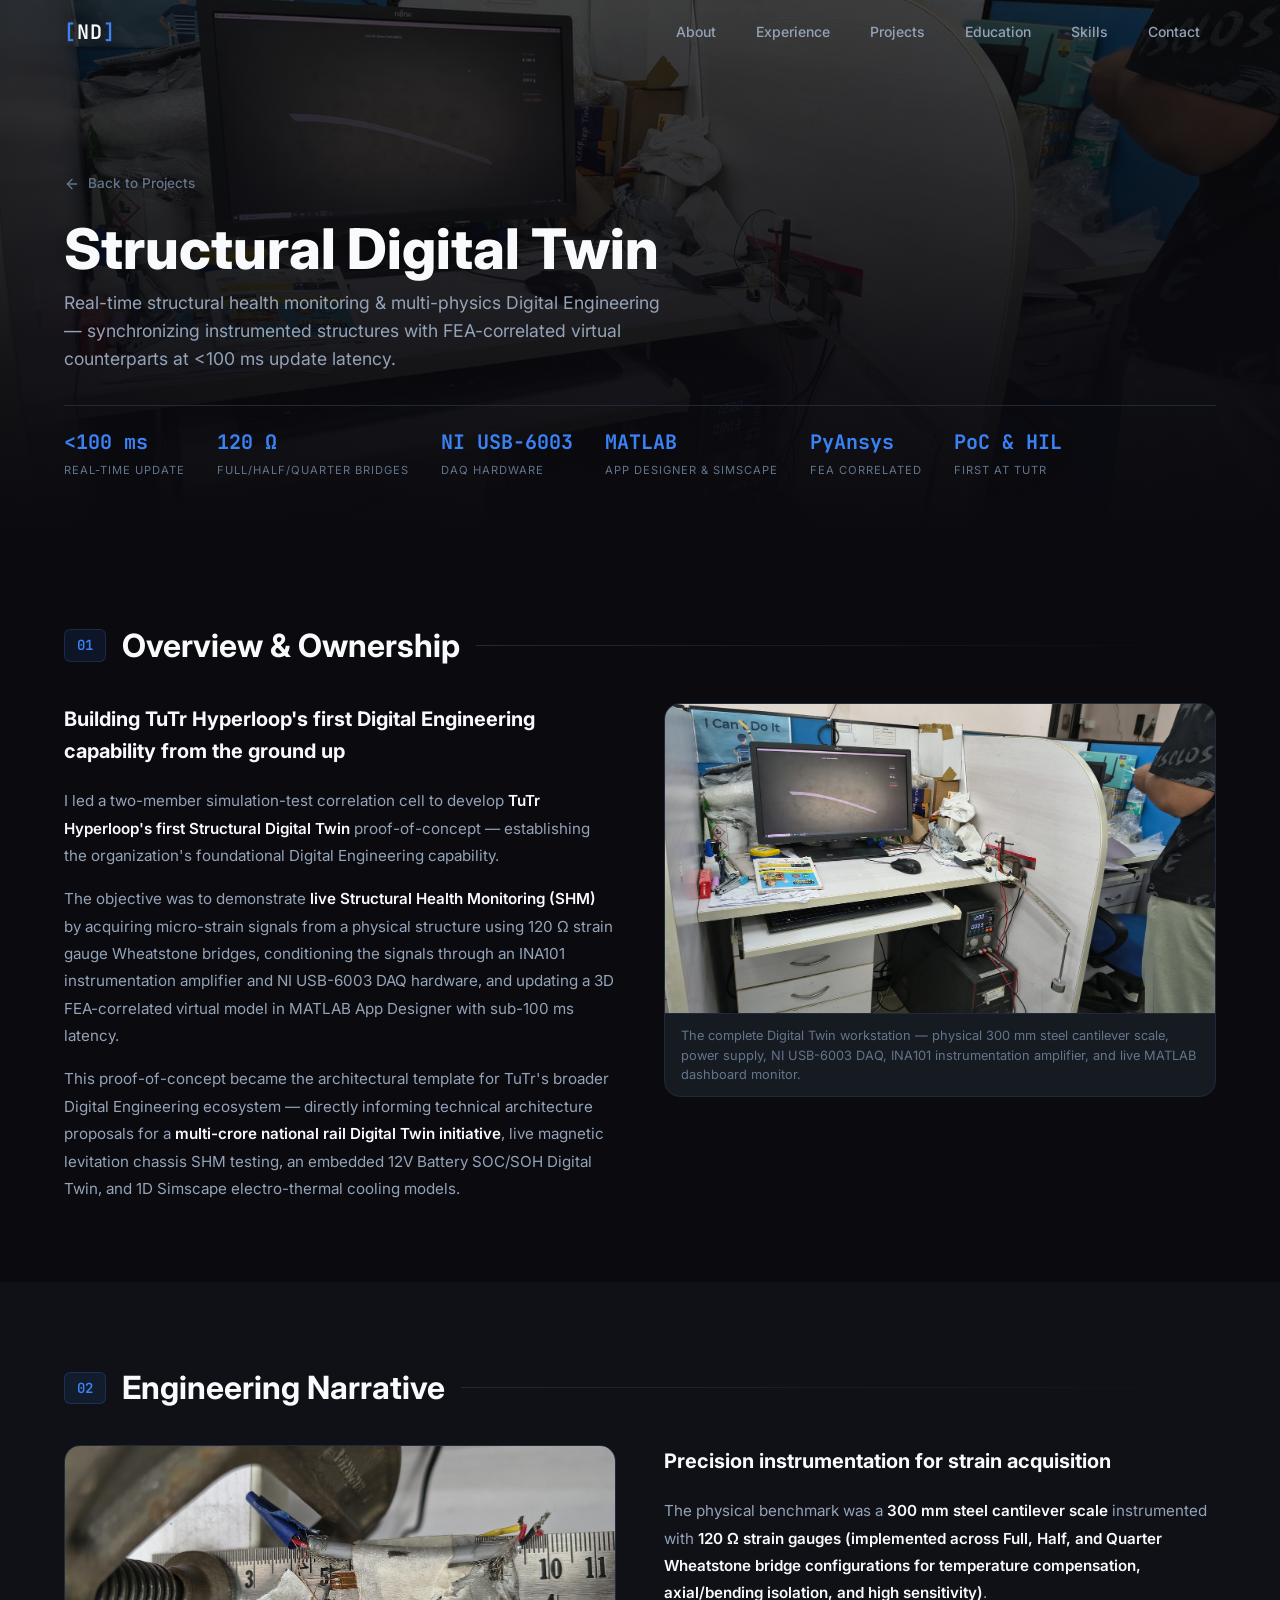
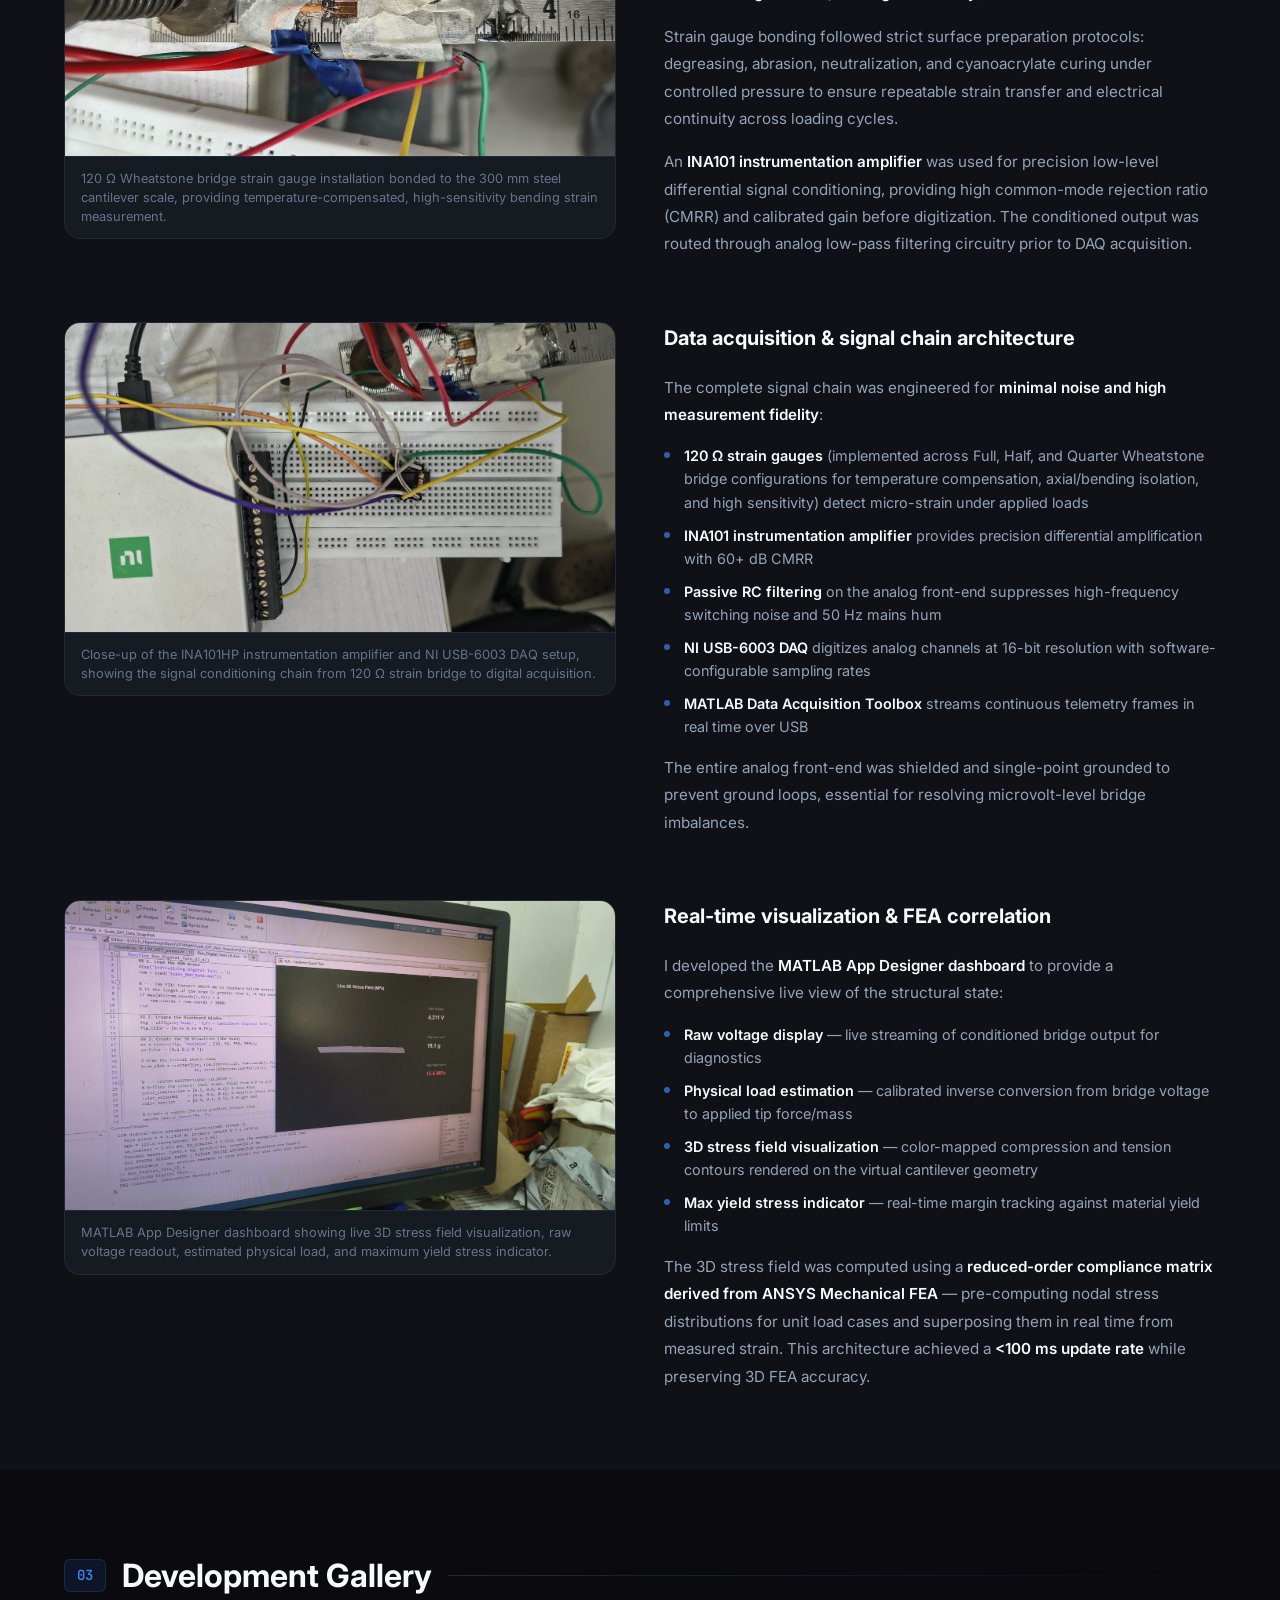
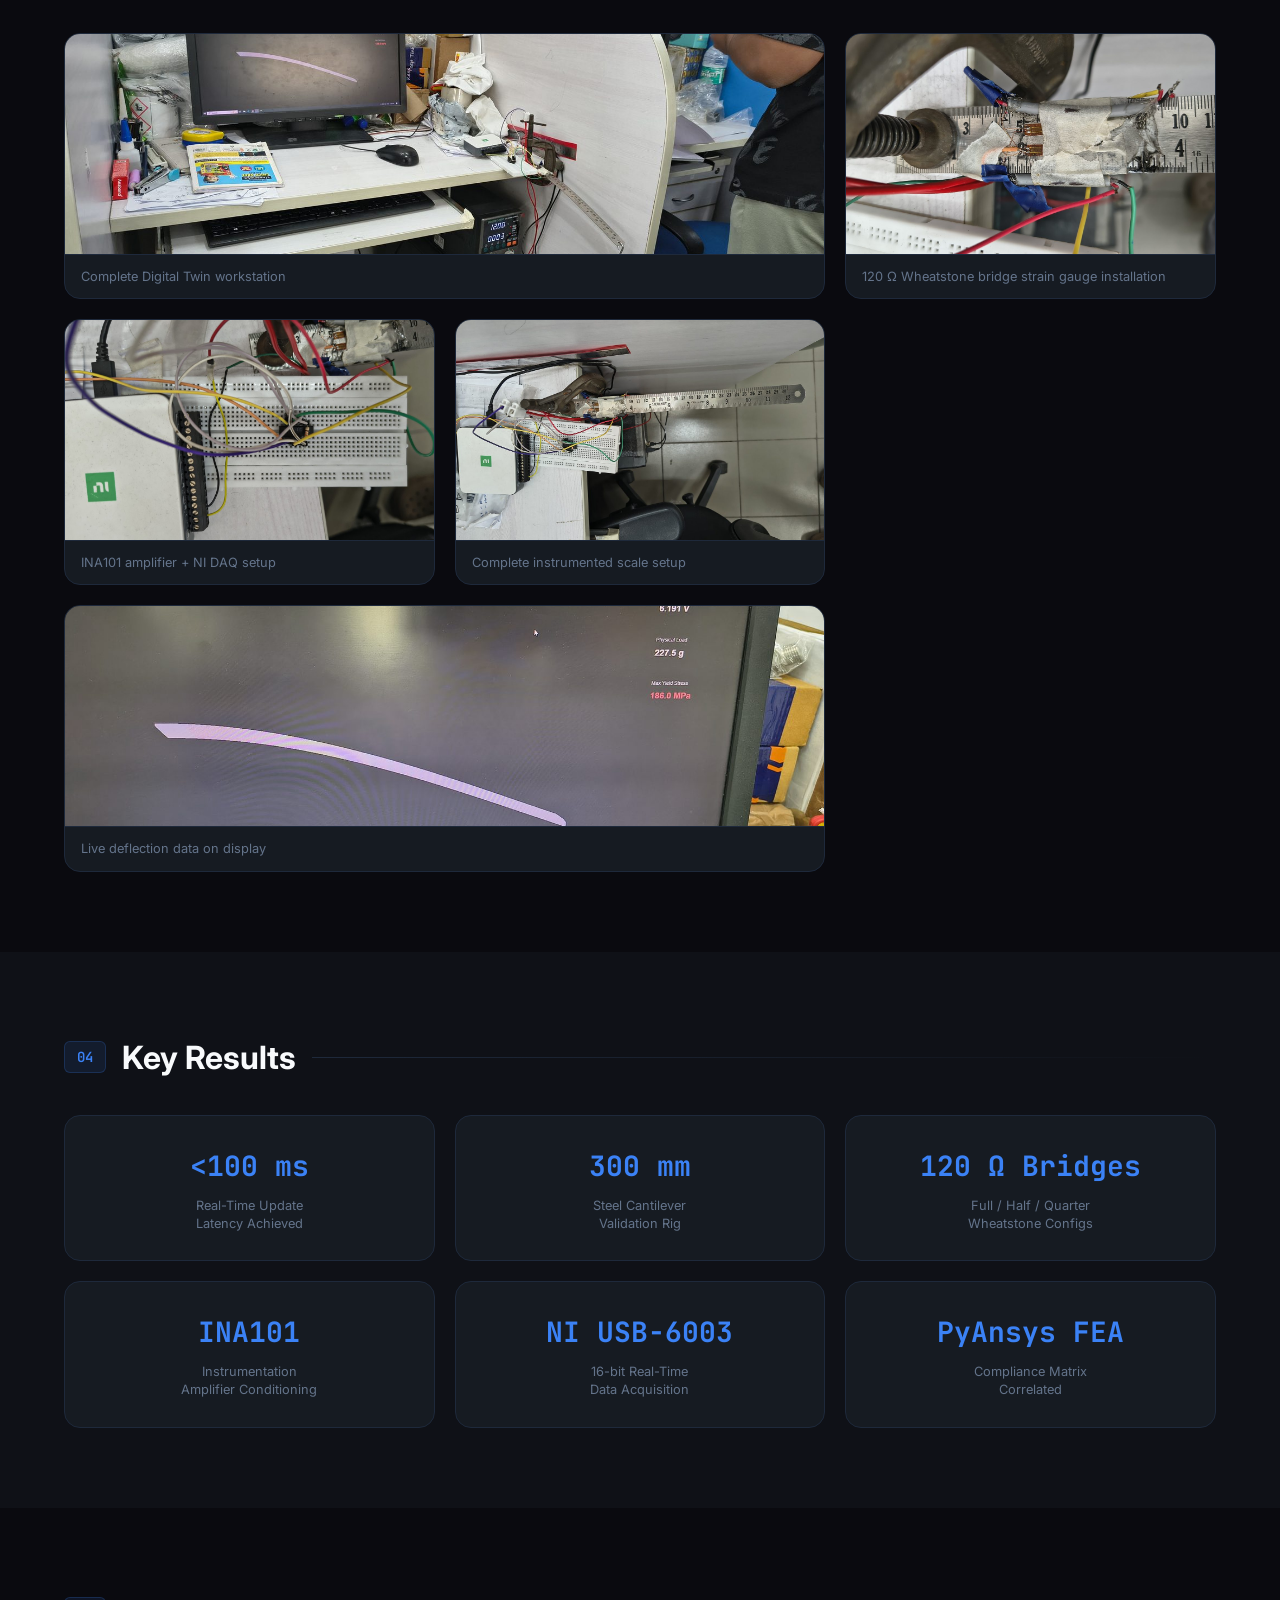
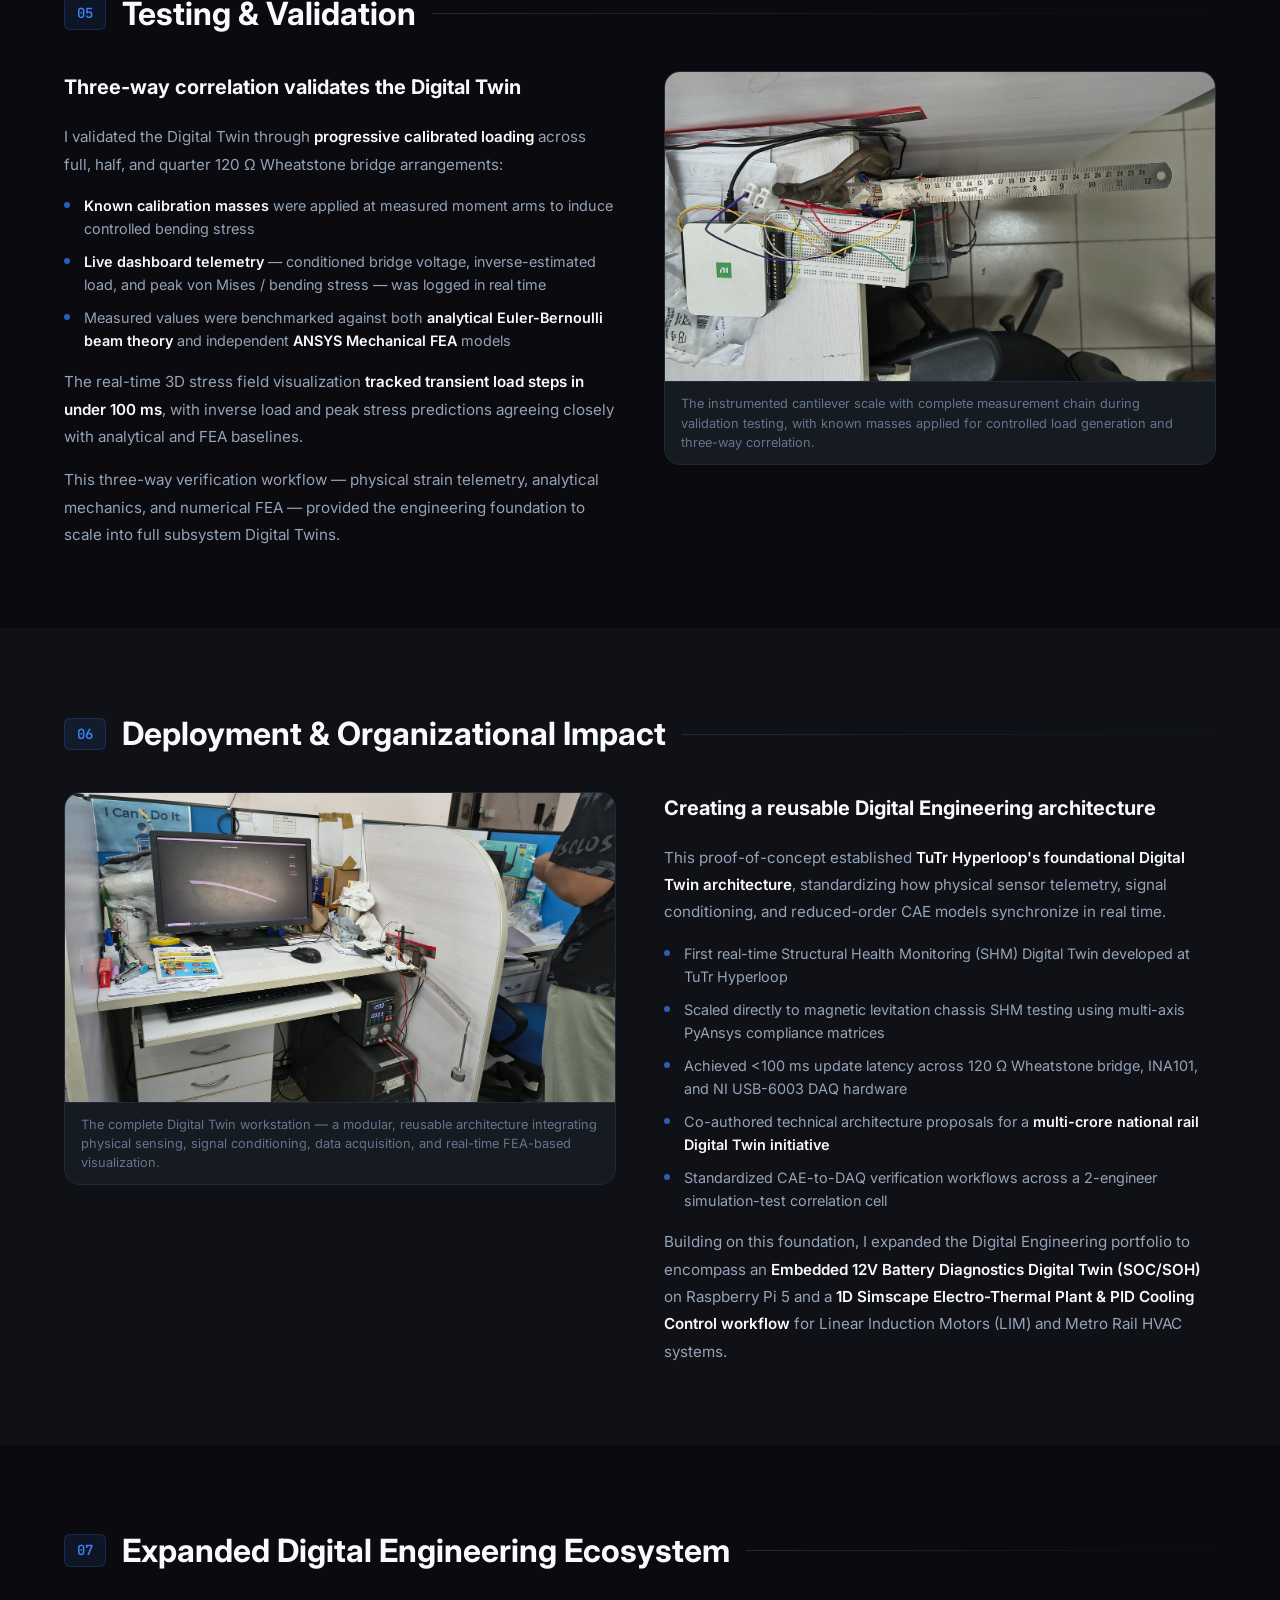
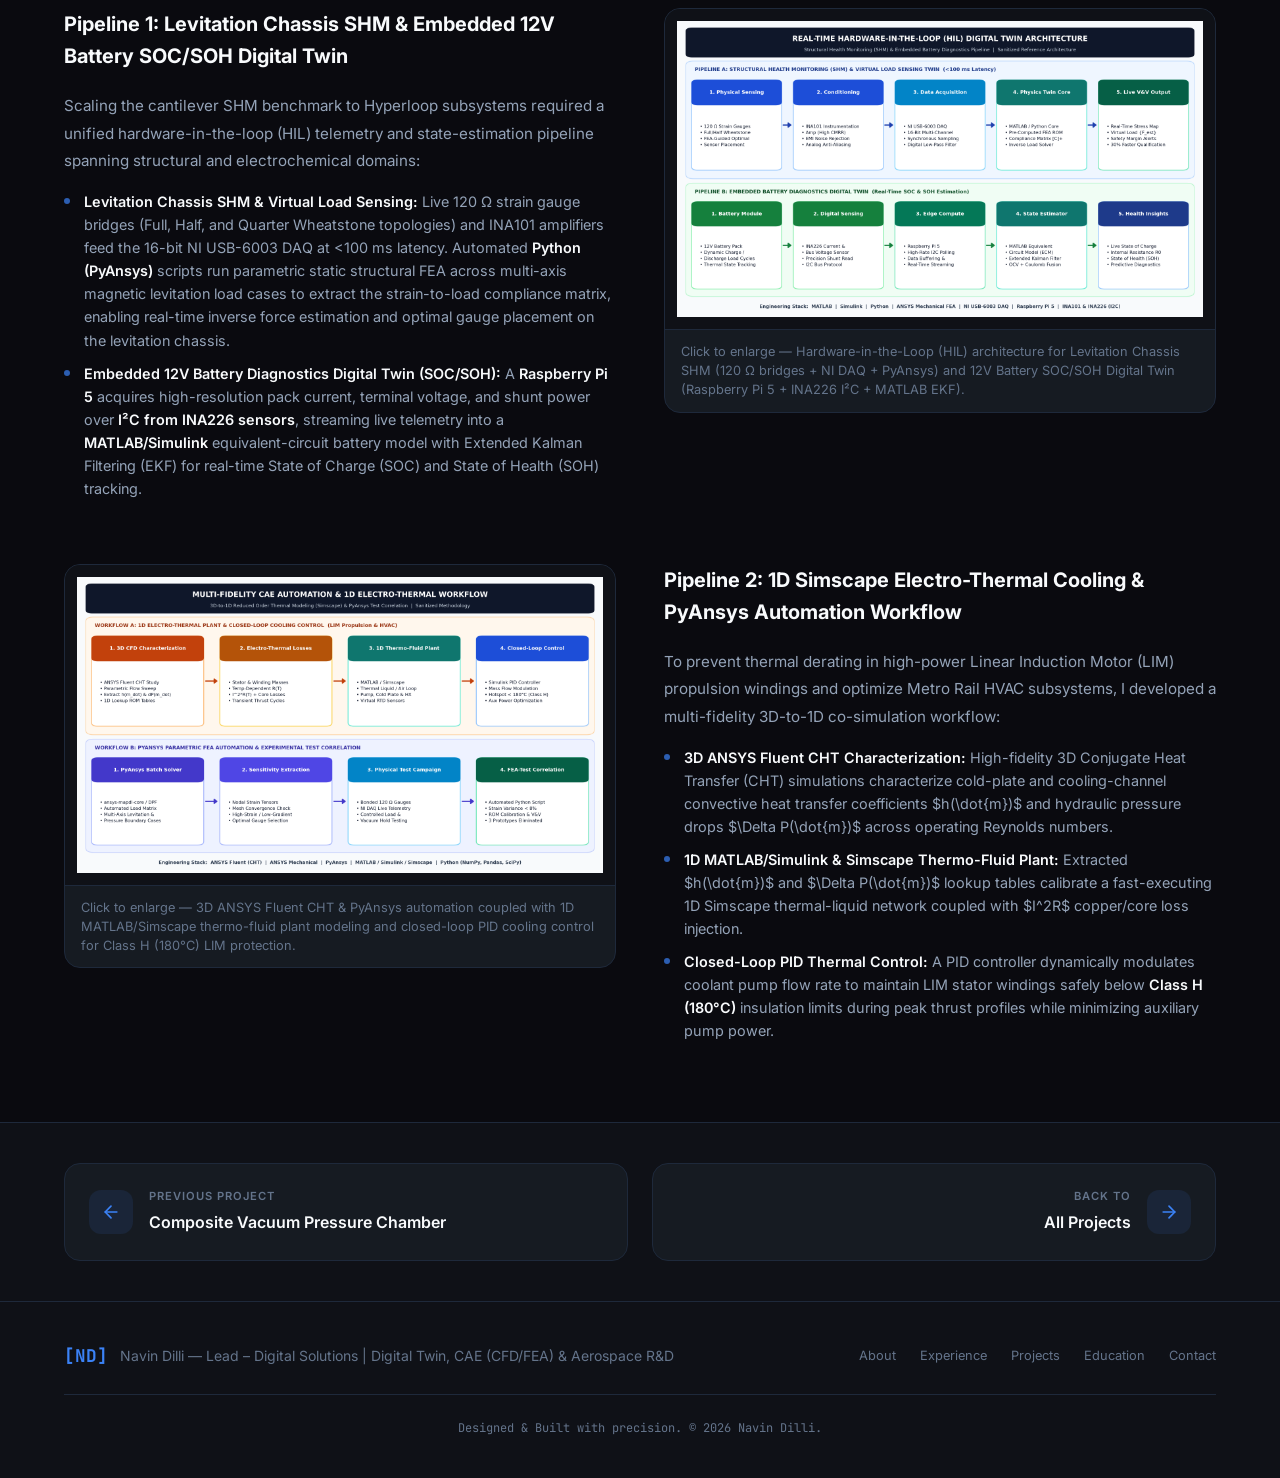
==== commit af30d152: "Update portfolio: timeline alignment, resume, NDA compliance, and Digital Twin architecture diagrams" ====
--- a/project-digitaltwin.html
+++ b/project-digitaltwin.html
@@ -3,17 +3,17 @@
 <head>
     <meta charset="UTF-8">
     <meta name="viewport" content="width=device-width, initial-scale=1.0">
-    <title>Structural Digital Twin — Navin D</title>
+    <title>Structural Digital Twin — Navin Dilli — Lead – Digital Solutions | Digital Twin, CAE (CFD/FEA) & Aerospace R&D</title>
     <link rel="preconnect" href="https://fonts.googleapis.com">
     <link rel="preconnect" href="https://fonts.gstatic.com" crossorigin>
     <link href="https://fonts.googleapis.com/css2?family=Inter:wght@300;400;500;600;700;800&family=JetBrains+Mono:wght@400;500;600&display=swap" rel="stylesheet">
     <link rel="stylesheet" href="style.css">
     <link rel="icon" type="image/png" href="assets/favicon.png">
     <link rel="apple-touch-icon" href="assets/apple-touch-icon.png">
-    <meta name="description" content="Structural Digital Twin — Real-time structural monitoring with ~100ms update rate. NI DAQ + MATLAB + FEA correlation by Navin D.">
-    <meta name="author" content="Navin D">
-    <meta property="og:title" content="Structural Digital Twin — Navin D">
-    <meta property="og:description" content="Real-time Digital Twin with ~100ms update. NI DAQ + MATLAB + FEA.">
+    <meta name="description" content="Structural & Multi-Physics Digital Twins — Real-time structural health monitoring (<100 ms update rate) using 120 Ω strain gauge Wheatstone bridges, NI USB-6003 DAQ, MATLAB, PyAnsys FEA, and Simscape 1D thermal models by Navin Dilli.">
+    <meta name="author" content="Navin Dilli">
+    <meta property="og:title" content="Structural Digital Twin — Navin Dilli — Lead – Digital Solutions | Digital Twin, CAE (CFD/FEA) & Aerospace R&D">
+    <meta property="og:description" content="Real-time Digital Twin with <100 ms update. 120 Ω strain bridges + NI DAQ + MATLAB + PyAnsys FEA + Simscape 1D Thermal.">
     <meta property="og:image" content="assets/images/dt-hero.jpg">
 </head>
 <body>
@@ -49,15 +49,15 @@
                 Back to Projects
             </a>
             <h1 class="project-hero-title">Structural Digital Twin</h1>
-            <p class="project-hero-subtitle">Real-time structural monitoring proof-of-concept — synchronizing a physical cantilever scale with its FEA-based virtual counterpart at ~100 ms update latency.</p>
+            <p class="project-hero-subtitle">Real-time structural health monitoring &amp; multi-physics Digital Engineering — synchronizing instrumented structures with FEA-correlated virtual counterparts at &lt;100 ms update latency.</p>
             <div class="project-stats-bar">
                 <div class="project-stat">
-                    <span class="project-stat-value">~100 ms</span>
+                    <span class="project-stat-value">&lt;100 ms</span>
                     <span class="project-stat-label">Real-Time Update</span>
                 </div>
                 <div class="project-stat">
-                    <span class="project-stat-value">300 mm</span>
-                    <span class="project-stat-label">Steel Cantilever Scale</span>
+                    <span class="project-stat-value">120 &#937;</span>
+                    <span class="project-stat-label">Full/Half/Quarter Bridges</span>
                 </div>
                 <div class="project-stat">
                     <span class="project-stat-value">NI USB-6003</span>
@@ -65,15 +65,15 @@
                 </div>
                 <div class="project-stat">
                     <span class="project-stat-value">MATLAB</span>
-                    <span class="project-stat-label">App Designer Dashboard</span>
-                </div>
-                <div class="project-stat">
-                    <span class="project-stat-value">FEA</span>
-                    <span class="project-stat-label">ANSYS Correlated</span>
-                </div>
-                <div class="project-stat">
-                    <span class="project-stat-value">PoC</span>
-                    <span class="project-stat-label">First at Tutr</span>
+                    <span class="project-stat-label">App Designer &amp; Simscape</span>
+                </div>
+                <div class="project-stat">
+                    <span class="project-stat-value">PyAnsys</span>
+                    <span class="project-stat-label">FEA Correlated</span>
+                </div>
+                <div class="project-stat">
+                    <span class="project-stat-value">PoC &amp; HIL</span>
+                    <span class="project-stat-label">First at TuTr</span>
                 </div>
             </div>
         </div>
@@ -84,19 +84,19 @@
         <div class="container">
             <div class="project-section-header">
                 <span class="project-section-number">01</span>
-                <h2 class="project-section-title">Overview & Ownership</h2>
+                <h2 class="project-section-title">Overview &amp; Ownership</h2>
                 <div class="project-section-line"></div>
             </div>
             <div class="narrative-grid">
                 <div class="narrative-text">
-                    <h3>Building Tutr's first Digital Engineering capability from the ground up</h3>
-                    <p>I led a two-member team to develop <strong>Tutr Hyperloop's first Structural Digital Twin</strong> proof-of-concept — establishing the organization's foundational Digital Engineering capability.</p>
-                    <p>The objective was to demonstrate <strong>live structural monitoring</strong> by acquiring strain data from a physical structure, processing it through signal conditioning and DAQ hardware, and updating a 3D FEA-based virtual model in MATLAB App Designer with minimal latency.</p>
-                    <p>This proof-of-concept became the template for Tutr's broader Digital Twin initiative, directly informing the <strong>&#8377;30 Crore Digital Twin proposal</strong> to Indian Railways and the ongoing LIM Digital Twin development.</p>
+                    <h3>Building TuTr Hyperloop's first Digital Engineering capability from the ground up</h3>
+                    <p>I led a two-member simulation-test correlation cell to develop <strong>TuTr Hyperloop's first Structural Digital Twin</strong> proof-of-concept — establishing the organization's foundational Digital Engineering capability.</p>
+                    <p>The objective was to demonstrate <strong>live Structural Health Monitoring (SHM)</strong> by acquiring micro-strain signals from a physical structure using 120 &#937; strain gauge Wheatstone bridges, conditioning the signals through an INA101 instrumentation amplifier and NI USB-6003 DAQ hardware, and updating a 3D FEA-correlated virtual model in MATLAB App Designer with sub-100 ms latency.</p>
+                    <p>This proof-of-concept became the architectural template for TuTr's broader Digital Engineering ecosystem — directly informing technical architecture proposals for a <strong>multi-crore national rail Digital Twin initiative</strong>, live magnetic levitation chassis SHM testing, an embedded 12V Battery SOC/SOH Digital Twin, and 1D Simscape electro-thermal cooling models.</p>
                 </div>
                 <div class="narrative-image">
                     <img src="assets/images/dt-workstation.jpg" alt="Complete Digital Twin Workstation" loading="lazy">
-                    <div class="narrative-caption">The complete Digital Twin workstation — physical cantilever scale, power supply, NI USB-6003 DAQ, INA101 instrumentation amplifier, and live MATLAB dashboard monitor.</div>
+                    <div class="narrative-caption">The complete Digital Twin workstation — physical 300 mm steel cantilever scale, power supply, NI USB-6003 DAQ, INA101 instrumentation amplifier, and live MATLAB dashboard monitor.</div>
                 </div>
             </div>
         </div>
@@ -115,13 +115,13 @@
             <div class="narrative-grid reverse" style="margin-bottom: 64px;">
                 <div class="narrative-text">
                     <h3>Precision instrumentation for strain acquisition</h3>
-                    <p>The physical system was a <strong>300 mm steel cantilever scale</strong> instrumented with a <strong>full-bridge strain gauge configuration</strong> — chosen over quarter-bridge and half-bridge setups for superior measurement stability, temperature compensation, and sensitivity.</p>
-                    <p>Strain gauge bonding followed strict surface preparation protocols: degreasing, abrasion, neutralization, and adhesive curing under controlled pressure to ensure reliable long-term adhesion and electrical continuity.</p>
-                    <p>An <strong>INA101 instrumentation amplifier</strong> was used for accurate low-level signal conditioning, providing high common-mode rejection ratio (CMRR) and stable gain before digitization. The conditioned signal was routed through breadboard-based signal conditioning circuitry for filtering and level-shifting prior to DAQ acquisition.</p>
+                    <p>The physical benchmark was a <strong>300 mm steel cantilever scale</strong> instrumented with <strong>120 &#937; strain gauges (implemented across Full, Half, and Quarter Wheatstone bridge configurations for temperature compensation, axial/bending isolation, and high sensitivity)</strong>.</p>
+                    <p>Strain gauge bonding followed strict surface preparation protocols: degreasing, abrasion, neutralization, and cyanoacrylate curing under controlled pressure to ensure repeatable strain transfer and electrical continuity across loading cycles.</p>
+                    <p>An <strong>INA101 instrumentation amplifier</strong> was used for precision low-level differential signal conditioning, providing high common-mode rejection ratio (CMRR) and calibrated gain before digitization. The conditioned output was routed through analog low-pass filtering circuitry prior to DAQ acquisition.</p>
                 </div>
                 <div class="narrative-image">
                     <img src="assets/images/dt-strain.jpg" alt="Strain Gauge Close-up" loading="lazy">
-                    <div class="narrative-caption">Full-bridge strain gauge configuration bonded to the 300 mm steel cantilever scale, providing temperature-compensated, high-sensitivity strain measurement.</div>
+                    <div class="narrative-caption">120 &#937; Wheatstone bridge strain gauge installation bonded to the 300 mm steel cantilever scale, providing temperature-compensated, high-sensitivity bending strain measurement.</div>
                 </div>
             </div>
 
@@ -129,34 +129,34 @@
             <div class="narrative-grid" style="margin-bottom: 64px;">
                 <div class="narrative-image">
                     <img src="assets/images/dt-ina101.jpg" alt="INA101 and DAQ Close-up" loading="lazy">
-                    <div class="narrative-caption">Close-up of the INA101HP instrumentation amplifier and NI USB-6003 DAQ setup, showing the signal conditioning chain from strain gauge to digital acquisition.</div>
-                </div>
-                <div class="narrative-text">
-                    <h3>Data acquisition & signal chain architecture</h3>
-                    <p>The complete signal chain was designed for <strong>minimal noise and maximum measurement fidelity</strong>:</p>
-                    <ul>
-                        <li><strong>Strain gauges</strong> (full-bridge, 350 &#937;) detect micro-strain from applied loads</li>
-                        <li><strong>INA101 instrumentation amplifier</strong> provides differential amplification with 60+ dB CMRR</li>
-                        <li><strong>Passive filtering</strong> on the breadboard removes high-frequency noise and 50 Hz mains interference</li>
-                        <li><strong>NI USB-6003 DAQ</strong> digitizes at 16-bit resolution with software-configurable sample rates</li>
-                        <li><strong>MATLAB Data Acquisition Toolbox</strong> streams data in real-time via USB</li>
-                    </ul>
-                    <p>The entire analog front-end was shielded and grounded to minimize electromagnetic interference, critical for resolving the microvolt-level signals from the strain gauges.</p>
+                    <div class="narrative-caption">Close-up of the INA101HP instrumentation amplifier and NI USB-6003 DAQ setup, showing the signal conditioning chain from 120 &#937; strain bridge to digital acquisition.</div>
+                </div>
+                <div class="narrative-text">
+                    <h3>Data acquisition &amp; signal chain architecture</h3>
+                    <p>The complete signal chain was engineered for <strong>minimal noise and high measurement fidelity</strong>:</p>
+                    <ul>
+                        <li><strong>120 &#937; strain gauges</strong> (implemented across Full, Half, and Quarter Wheatstone bridge configurations for temperature compensation, axial/bending isolation, and high sensitivity) detect micro-strain under applied loads</li>
+                        <li><strong>INA101 instrumentation amplifier</strong> provides precision differential amplification with 60+ dB CMRR</li>
+                        <li><strong>Passive RC filtering</strong> on the analog front-end suppresses high-frequency switching noise and 50 Hz mains hum</li>
+                        <li><strong>NI USB-6003 DAQ</strong> digitizes analog channels at 16-bit resolution with software-configurable sampling rates</li>
+                        <li><strong>MATLAB Data Acquisition Toolbox</strong> streams continuous telemetry frames in real time over USB</li>
+                    </ul>
+                    <p>The entire analog front-end was shielded and single-point grounded to prevent ground loops, essential for resolving microvolt-level bridge imbalances.</p>
                 </div>
             </div>
 
             <!-- Software & Visualization -->
             <div class="narrative-grid reverse">
                 <div class="narrative-text">
-                    <h3>Real-time visualization & FEA correlation</h3>
-                    <p>I developed the <strong>MATLAB App Designer dashboard</strong> to provide a comprehensive real-time view of the structural state:</p>
-                    <ul>
-                        <li><strong>Raw voltage display</strong> — live streaming of the acquired signal for diagnostics</li>
-                        <li><strong>Physical load estimation</strong> — calibrated conversion from voltage to applied mass using beam theory</li>
-                        <li><strong>3D stress field visualization</strong> — color-mapped compression and tension zones rendered on the virtual cantilever geometry</li>
-                        <li><strong>Max yield stress indicator</strong> — real-time comparison against material limits</li>
-                    </ul>
-                    <p>The 3D stress field was computed using a <strong>reduced-order model derived from ANSYS Mechanical FEA</strong> — pre-computing the stress distribution for unit loads, then superposing in real-time based on the measured strain. This approach achieved the <strong>~100 ms update rate</strong> while maintaining FEA-level accuracy.</p>
+                    <h3>Real-time visualization &amp; FEA correlation</h3>
+                    <p>I developed the <strong>MATLAB App Designer dashboard</strong> to provide a comprehensive live view of the structural state:</p>
+                    <ul>
+                        <li><strong>Raw voltage display</strong> — live streaming of conditioned bridge output for diagnostics</li>
+                        <li><strong>Physical load estimation</strong> — calibrated inverse conversion from bridge voltage to applied tip force/mass</li>
+                        <li><strong>3D stress field visualization</strong> — color-mapped compression and tension contours rendered on the virtual cantilever geometry</li>
+                        <li><strong>Max yield stress indicator</strong> — real-time margin tracking against material yield limits</li>
+                    </ul>
+                    <p>The 3D stress field was computed using a <strong>reduced-order compliance matrix derived from ANSYS Mechanical FEA</strong> — pre-computing nodal stress distributions for unit load cases and superposing them in real time from measured strain. This architecture achieved a <strong>&lt;100 ms update rate</strong> while preserving 3D FEA accuracy.</p>
                 </div>
                 <div class="narrative-image">
                     <img src="assets/images/dt-matlab.jpg" alt="MATLAB Dashboard" loading="lazy">
@@ -180,17 +180,17 @@
                     <div class="gallery-overlay"><div class="gallery-zoom"><svg width="20" height="20" viewBox="0 0 24 24" fill="none" stroke="currentColor" stroke-width="2"><circle cx="11" cy="11" r="8"/><line x1="21" y1="21" x2="16.65" y2="16.65"/><line x1="11" y1="8" x2="11" y2="14"/><line x1="8" y1="11" x2="14" y2="11"/></svg></div></div>
                     <div class="gallery-caption">Complete Digital Twin workstation</div>
                 </div>
-                <div class="gallery-item" data-caption="Close-up of the full-bridge strain gauge installation on the 300 mm steel cantilever scale, showing precise gauge placement and wiring for temperature-compensated measurement.">
+                <div class="gallery-item" data-caption="Close-up of the 120 Ω strain gauge installation on the 300 mm steel cantilever scale, configured for temperature-compensated Wheatstone bridge measurement.">
                     <img src="assets/images/dt-strain.jpg" alt="Strain Gauge Installation" loading="lazy">
                     <div class="gallery-overlay"><div class="gallery-zoom"><svg width="20" height="20" viewBox="0 0 24 24" fill="none" stroke="currentColor" stroke-width="2"><circle cx="11" cy="11" r="8"/><line x1="21" y1="21" x2="16.65" y2="16.65"/><line x1="11" y1="8" x2="11" y2="14"/><line x1="8" y1="11" x2="14" y2="11"/></svg></div></div>
-                    <div class="gallery-caption">Full-bridge strain gauge installation</div>
-                </div>
-                <div class="gallery-item" data-caption="INA101HP instrumentation amplifier and NI USB-6003 DAQ with breadboard signal conditioning, showing the complete analog front-end from strain gauge to digital acquisition.">
+                    <div class="gallery-caption">120 &#937; Wheatstone bridge strain gauge installation</div>
+                </div>
+                <div class="gallery-item" data-caption="INA101HP instrumentation amplifier and NI USB-6003 DAQ with breadboard signal conditioning, showing the complete analog front-end from 120 Ω strain bridge to digital acquisition.">
                     <img src="assets/images/dt-ina101.jpg" alt="INA101 and DAQ" loading="lazy">
                     <div class="gallery-overlay"><div class="gallery-zoom"><svg width="20" height="20" viewBox="0 0 24 24" fill="none" stroke="currentColor" stroke-width="2"><circle cx="11" cy="11" r="8"/><line x1="21" y1="21" x2="16.65" y2="16.65"/><line x1="11" y1="8" x2="11" y2="14"/><line x1="8" y1="11" x2="14" y2="11"/></svg></div></div>
                     <div class="gallery-caption">INA101 amplifier + NI DAQ setup</div>
                 </div>
-                <div class="gallery-item" data-caption="Instrumented cantilever scale with strain gauges, DAQ hardware, and INA101 amplifier in the complete measurement chain, ready for load application and real-time monitoring.">
+                <div class="gallery-item" data-caption="Instrumented cantilever scale with 120 Ω strain gauges, DAQ hardware, and INA101 amplifier in the complete measurement chain, ready for load application and real-time monitoring.">
                     <img src="assets/images/dt-scale.jpg" alt="Instrumented Scale" loading="lazy">
                     <div class="gallery-overlay"><div class="gallery-zoom"><svg width="20" height="20" viewBox="0 0 24 24" fill="none" stroke="currentColor" stroke-width="2"><circle cx="11" cy="11" r="8"/><line x1="21" y1="21" x2="16.65" y2="16.65"/><line x1="11" y1="8" x2="11" y2="14"/><line x1="8" y1="11" x2="14" y2="11"/></svg></div></div>
                     <div class="gallery-caption">Complete instrumented scale setup</div>
@@ -214,28 +214,28 @@
             </div>
             <div class="stat-grid">
                 <div class="stat-card">
-                    <div class="stat-card-value">~100 ms</div>
-                    <div class="stat-card-label">Real-Time Update<br>Rate Achieved</div>
+                    <div class="stat-card-value">&lt;100 ms</div>
+                    <div class="stat-card-label">Real-Time Update<br>Latency Achieved</div>
                 </div>
                 <div class="stat-card">
                     <div class="stat-card-value">300 mm</div>
-                    <div class="stat-card-label">Steel Cantilever<br>Scale Length</div>
-                </div>
-                <div class="stat-card">
-                    <div class="stat-card-value">Full-Bridge</div>
-                    <div class="stat-card-label">Strain Gauge<br>Configuration</div>
+                    <div class="stat-card-label">Steel Cantilever<br>Validation Rig</div>
+                </div>
+                <div class="stat-card">
+                    <div class="stat-card-value">120 &#937; Bridges</div>
+                    <div class="stat-card-label">Full / Half / Quarter<br>Wheatstone Configs</div>
                 </div>
                 <div class="stat-card">
                     <div class="stat-card-value">INA101</div>
-                    <div class="stat-card-label">Instrumentation<br>Amplifier</div>
+                    <div class="stat-card-label">Instrumentation<br>Amplifier Conditioning</div>
                 </div>
                 <div class="stat-card">
                     <div class="stat-card-value">NI USB-6003</div>
-                    <div class="stat-card-label">16-bit Data<br>Acquisition</div>
-                </div>
-                <div class="stat-card">
-                    <div class="stat-card-value">FEA</div>
-                    <div class="stat-card-label">ANSYS Mechanical<br>Correlated</div>
+                    <div class="stat-card-label">16-bit Real-Time<br>Data Acquisition</div>
+                </div>
+                <div class="stat-card">
+                    <div class="stat-card-value">PyAnsys FEA</div>
+                    <div class="stat-card-label">Compliance Matrix<br>Correlated</div>
                 </div>
             </div>
         </div>
@@ -246,20 +246,20 @@
         <div class="container">
             <div class="project-section-header">
                 <span class="project-section-number">05</span>
-                <h2 class="project-section-title">Testing & Validation</h2>
+                <h2 class="project-section-title">Testing &amp; Validation</h2>
                 <div class="project-section-line"></div>
             </div>
             <div class="narrative-grid">
                 <div class="narrative-text">
                     <h3>Three-way correlation validates the Digital Twin</h3>
-                    <p>I validated the Digital Twin through <strong>progressive loading</strong> of the instrumented cantilever scale:</p>
-                    <ul>
-                        <li><strong>Known masses</strong> were applied at calibrated positions to generate controlled bending stress</li>
-                        <li><strong>Live dashboard outputs</strong> — raw voltage, estimated physical load, and max yield stress — were recorded in real-time</li>
-                        <li>Results were compared against both <strong>analytical beam theory</strong> (Euler-Bernoulli) and independent <strong>ANSYS Mechanical FEA</strong> predictions</li>
-                    </ul>
-                    <p>The real-time stress field visualization <strong>accurately tracked load changes with sub-second latency</strong>, and estimated peak stress values correlated within acceptable engineering tolerance against both analytical and FEA benchmarks.</p>
-                    <p>This three-way validation — physical measurement, analytical theory, and numerical simulation — provided the confidence needed to propose scaling the approach to industrial systems.</p>
+                    <p>I validated the Digital Twin through <strong>progressive calibrated loading</strong> across full, half, and quarter 120 &#937; Wheatstone bridge arrangements:</p>
+                    <ul>
+                        <li><strong>Known calibration masses</strong> were applied at measured moment arms to induce controlled bending stress</li>
+                        <li><strong>Live dashboard telemetry</strong> — conditioned bridge voltage, inverse-estimated load, and peak von Mises / bending stress — was logged in real time</li>
+                        <li>Measured values were benchmarked against both <strong>analytical Euler-Bernoulli beam theory</strong> and independent <strong>ANSYS Mechanical FEA</strong> models</li>
+                    </ul>
+                    <p>The real-time 3D stress field visualization <strong>tracked transient load steps in under 100 ms</strong>, with inverse load and peak stress predictions agreeing closely with analytical and FEA baselines.</p>
+                    <p>This three-way verification workflow — physical strain telemetry, analytical mechanics, and numerical FEA — provided the engineering foundation to scale into full subsystem Digital Twins.</p>
                 </div>
                 <div class="narrative-image">
                     <img src="assets/images/dt-scale.jpg" alt="Validation Setup" loading="lazy">
@@ -274,25 +274,71 @@
         <div class="container">
             <div class="project-section-header">
                 <span class="project-section-number">06</span>
-                <h2 class="project-section-title">Deployment & Organizational Impact</h2>
+                <h2 class="project-section-title">Deployment &amp; Organizational Impact</h2>
                 <div class="project-section-line"></div>
             </div>
             <div class="narrative-grid reverse">
                 <div class="narrative-text">
                     <h3>Creating a reusable Digital Engineering architecture</h3>
-                    <p>This proof-of-concept established <strong>Tutr's first Structural Digital Twin capability</strong>, creating a reusable architecture that integrates physical sensing, data acquisition, and virtual simulation into a single real-time engineering workflow.</p>
-                    <ul>
-                        <li>First Digital Twin proof-of-concept developed at Tutr Hyperloop</li>
-                        <li>Demonstrated real-time synchronization between physical structure and FEA-based virtual model</li>
-                        <li>Achieved ~100 ms update rate with stable data acquisition and visualization</li>
-                        <li>Validated against ANSYS Mechanical FEA and physical strain measurements</li>
-                        <li>Created a modular framework reusable for future Digital Engineering projects</li>
-                    </ul>
-                    <p>The framework directly informed the <strong>Battery Digital Twin PoC</strong> (Raspberry Pi + INA226 I&#178;C + Simulink for live SOC/SOH estimation) and the ongoing <strong>LIM Digital Twin</strong> for Hyperloop pod predictive maintenance — demonstrating the scalability of the approach across different physical domains.</p>
+                    <p>This proof-of-concept established <strong>TuTr Hyperloop's foundational Digital Twin architecture</strong>, standardizing how physical sensor telemetry, signal conditioning, and reduced-order CAE models synchronize in real time.</p>
+                    <ul>
+                        <li>First real-time Structural Health Monitoring (SHM) Digital Twin developed at TuTr Hyperloop</li>
+                        <li>Scaled directly to magnetic levitation chassis SHM testing using multi-axis PyAnsys compliance matrices</li>
+                        <li>Achieved &lt;100 ms update latency across 120 &#937; Wheatstone bridge, INA101, and NI USB-6003 DAQ hardware</li>
+                        <li>Co-authored technical architecture proposals for a <strong>multi-crore national rail Digital Twin initiative</strong></li>
+                        <li>Standardized CAE-to-DAQ verification workflows across a 2-engineer simulation-test correlation cell</li>
+                    </ul>
+                    <p>Building on this foundation, I expanded the Digital Engineering portfolio to encompass an <strong>Embedded 12V Battery Diagnostics Digital Twin (SOC/SOH)</strong> on Raspberry Pi 5 and a <strong>1D Simscape Electro-Thermal Plant &amp; PID Cooling Control workflow</strong> for Linear Induction Motors (LIM) and Metro Rail HVAC systems.</p>
                 </div>
                 <div class="narrative-image">
                     <img src="assets/images/dt-workstation.jpg" alt="Full Workstation Overview" loading="lazy">
                     <div class="narrative-caption">The complete Digital Twin workstation — a modular, reusable architecture integrating physical sensing, signal conditioning, data acquisition, and real-time FEA-based visualization.</div>
+                </div>
+            </div>
+        </div>
+    </section>
+
+    <!-- Section 07: Expanded Digital Engineering Ecosystem -->
+    <section class="project-section" id="expanded-ecosystem">
+        <div class="container">
+            <div class="project-section-header">
+                <span class="project-section-number">07</span>
+                <h2 class="project-section-title">Expanded Digital Engineering Ecosystem</h2>
+                <div class="project-section-line"></div>
+            </div>
+
+            <!-- Pipeline 1: Levitation Chassis SHM & Embedded 12V Battery SOC/SOH Digital Twin -->
+            <div class="narrative-grid" style="margin-bottom: 64px;">
+                <div class="narrative-text">
+                    <h3>Pipeline 1: Levitation Chassis SHM &amp; Embedded 12V Battery SOC/SOH Digital Twin</h3>
+                    <p>Scaling the cantilever SHM benchmark to Hyperloop subsystems required a unified hardware-in-the-loop (HIL) telemetry and state-estimation pipeline spanning structural and electrochemical domains:</p>
+                    <ul>
+                        <li><strong>Levitation Chassis SHM &amp; Virtual Load Sensing:</strong> Live 120 &#937; strain gauge bridges (Full, Half, and Quarter Wheatstone topologies) and INA101 amplifiers feed the 16-bit NI USB-6003 DAQ at &lt;100 ms latency. Automated <strong>Python (PyAnsys)</strong> scripts run parametric static structural FEA across multi-axis magnetic levitation load cases to extract the strain-to-load compliance matrix, enabling real-time inverse force estimation and optimal gauge placement on the levitation chassis.</li>
+                        <li><strong>Embedded 12V Battery Diagnostics Digital Twin (SOC/SOH):</strong> A <strong>Raspberry Pi 5</strong> acquires high-resolution pack current, terminal voltage, and shunt power over <strong>I&#178;C from INA226 sensors</strong>, streaming live telemetry into a <strong>MATLAB/Simulink</strong> equivalent-circuit battery model with Extended Kalman Filtering (EKF) for real-time State of Charge (SOC) and State of Health (SOH) tracking.</li>
+                    </ul>
+                </div>
+                <div class="narrative-image gallery-item diagram-card" data-caption="Hardware-in-the-Loop (HIL) Digital Twin Architecture — Dual-stream telemetry combining 120 Ω Wheatstone strain bridges + INA101 + NI USB-6003 DAQ + PyAnsys compliance matrices for Levitation Chassis SHM alongside Raspberry Pi 5 + INA226 (I²C) + MATLAB Extended Kalman Filtering for 12V Battery SOC/SOH estimation.">
+                    <img src="assets/images/dt-hil-architecture.png" alt="Levitation Chassis SHM and 12V Battery Digital Twin HIL Architecture" loading="lazy" style="height: auto; object-fit: contain;">
+                    <div class="gallery-overlay"><div class="gallery-zoom"><svg width="20" height="20" viewBox="0 0 24 24" fill="none" stroke="currentColor" stroke-width="2"><circle cx="11" cy="11" r="8"/><line x1="21" y1="21" x2="16.65" y2="16.65"/><line x1="11" y1="8" x2="11" y2="14"/><line x1="8" y1="11" x2="14" y2="11"/></svg></div></div>
+                    <div class="narrative-caption">Click to enlarge — Hardware-in-the-Loop (HIL) architecture for Levitation Chassis SHM (120 &#937; bridges + NI DAQ + PyAnsys) and 12V Battery SOC/SOH Digital Twin (Raspberry Pi 5 + INA226 I&#178;C + MATLAB EKF).</div>
+                </div>
+            </div>
+
+            <!-- Pipeline 2: 1D Simscape Electro-Thermal Cooling & PyAnsys Automation Workflow -->
+            <div class="narrative-grid reverse">
+                <div class="narrative-text">
+                    <h3>Pipeline 2: 1D Simscape Electro-Thermal Cooling &amp; PyAnsys Automation Workflow</h3>
+                    <p>To prevent thermal derating in high-power Linear Induction Motor (LIM) propulsion windings and optimize Metro Rail HVAC subsystems, I developed a multi-fidelity 3D-to-1D co-simulation workflow:</p>
+                    <ul>
+                        <li><strong>3D ANSYS Fluent CHT Characterization:</strong> High-fidelity 3D Conjugate Heat Transfer (CHT) simulations characterize cold-plate and cooling-channel convective heat transfer coefficients $h(\dot{m})$ and hydraulic pressure drops $\Delta P(\dot{m})$ across operating Reynolds numbers.</li>
+                        <li><strong>1D MATLAB/Simulink &amp; Simscape Thermo-Fluid Plant:</strong> Extracted $h(\dot{m})$ and $\Delta P(\dot{m})$ lookup tables calibrate a fast-executing 1D Simscape thermal-liquid network coupled with $I^2R$ copper/core loss injection.</li>
+                        <li><strong>Closed-Loop PID Thermal Control:</strong> A PID controller dynamically modulates coolant pump flow rate to maintain LIM stator windings safely below <strong>Class H (180°C)</strong> insulation limits during peak thrust profiles while minimizing auxiliary pump power.</li>
+                    </ul>
+                </div>
+                <div class="narrative-image gallery-item diagram-card" data-caption="3D-to-1D CAE & Simscape Electro-Thermal Workflow — Coupling ANSYS Fluent 3D CHT lookup tables h(m_dot) and ΔP(m_dot) and PyAnsys parametric FEA with a 1D MATLAB/Simscape thermo-fluid plant and closed-loop PID pump controller to protect Class H (180°C) LIM windings.">
+                    <img src="assets/images/cae-simscape-workflow.png" alt="1D Simscape Electro-Thermal Cooling and PyAnsys Automation Workflow" loading="lazy" style="height: auto; object-fit: contain;">
+                    <div class="gallery-overlay"><div class="gallery-zoom"><svg width="20" height="20" viewBox="0 0 24 24" fill="none" stroke="currentColor" stroke-width="2"><circle cx="11" cy="11" r="8"/><line x1="21" y1="21" x2="16.65" y2="16.65"/><line x1="11" y1="8" x2="11" y2="14"/><line x1="8" y1="11" x2="14" y2="11"/></svg></div></div>
+                    <div class="narrative-caption">Click to enlarge — 3D ANSYS Fluent CHT &amp; PyAnsys automation coupled with 1D MATLAB/Simscape thermo-fluid plant modeling and closed-loop PID cooling control for Class H (180°C) LIM protection.</div>
                 </div>
             </div>
         </div>
@@ -330,7 +376,7 @@
             <div class="footer-content">
                 <div class="footer-brand">
                     <span class="footer-logo">[ND]</span>
-                    <p>Navin D — Mechanical R&D Lead</p>
+                    <p>Navin Dilli — Lead – Digital Solutions | Digital Twin, CAE (CFD/FEA) &amp; Aerospace R&amp;D</p>
                 </div>
                 <div class="footer-links">
                     <a href="index.html#about">About</a>
@@ -341,7 +387,7 @@
                 </div>
             </div>
             <div class="footer-bottom">
-                <p>Designed & Built with precision. &copy; 2026 Navin D.</p>
+                <p>Designed &amp; Built with precision. &copy; 2026 Navin Dilli.</p>
             </div>
         </div>
     </footer>
--- a/style.css
+++ b/style.css
@@ -2217,3 +2217,18 @@
         gap: 16px;
     }
 }
+/* ============================================
+   ARCHITECTURE DIAGRAM LIGHTBOX CARDS
+   ============================================ */
+.narrative-image.gallery-item.diagram-card {
+    position: relative;
+    cursor: pointer;
+}
+
+.narrative-image.gallery-item.diagram-card img {
+    height: auto;
+    max-height: 440px;
+    object-fit: contain;
+    background: var(--bg-secondary);
+    padding: 12px;
+}
